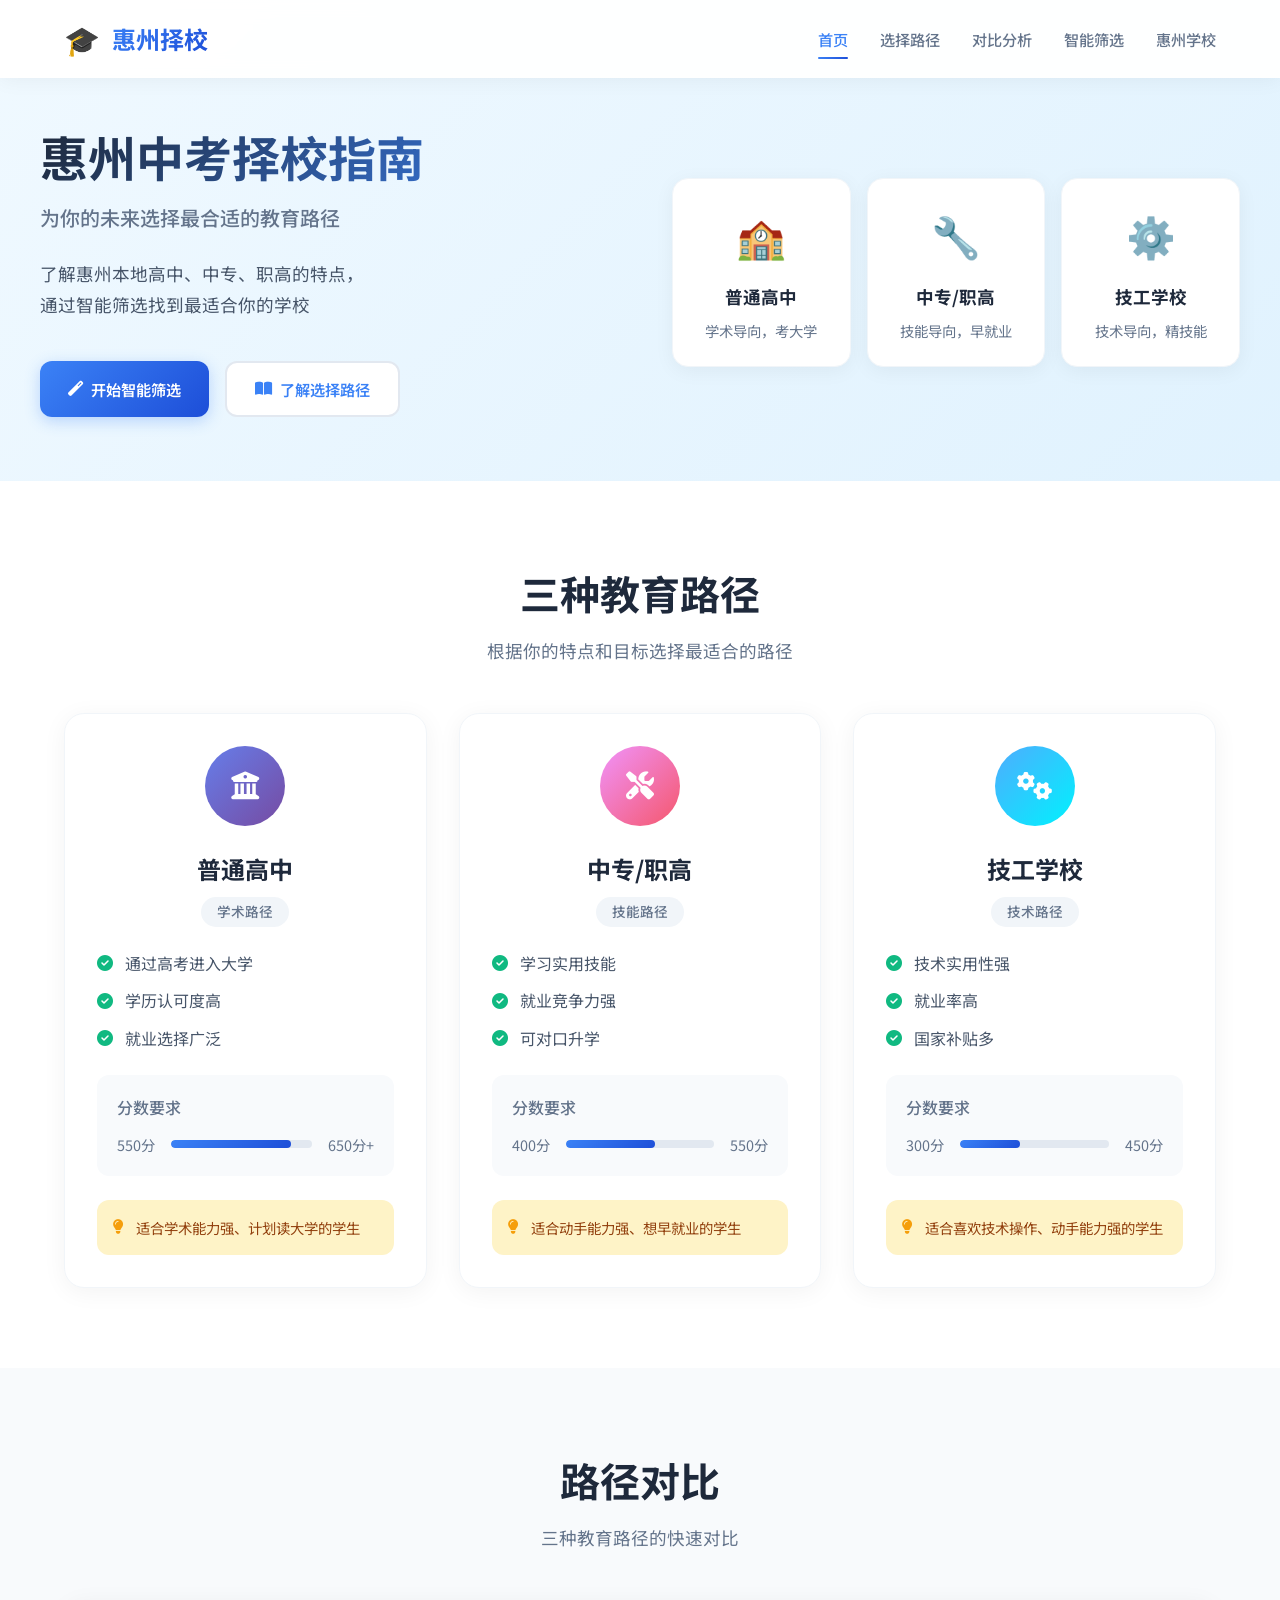
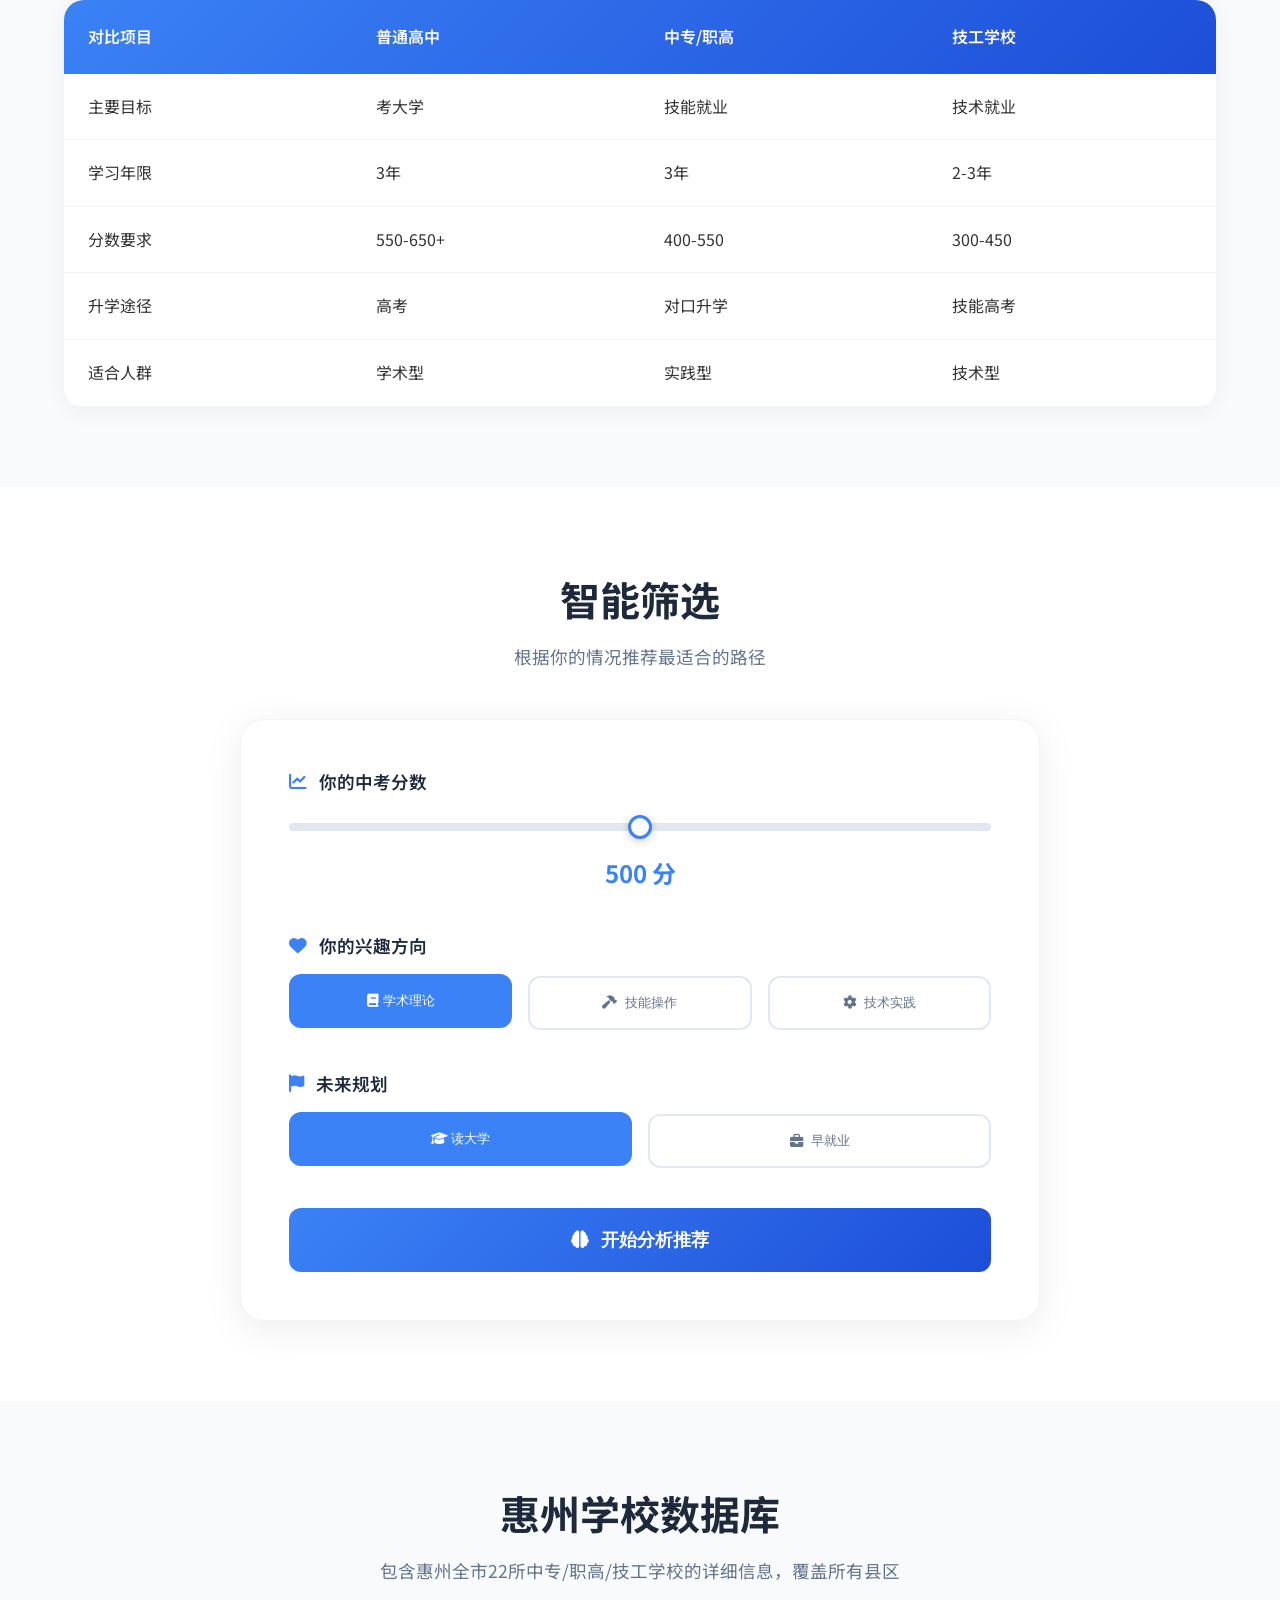
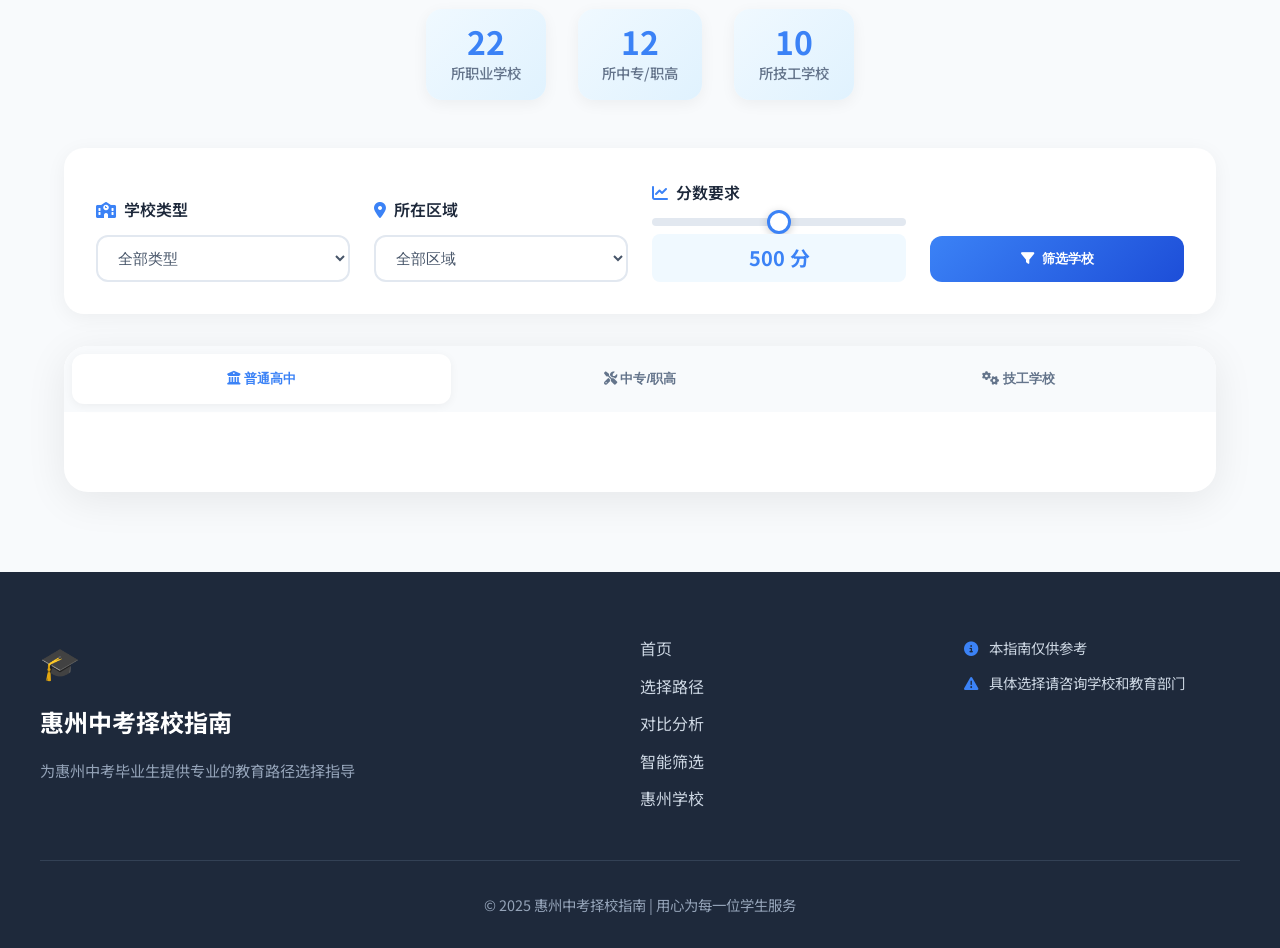
==== index.html @ 2f7b13ac "Initial commit: 惠州中考择校指南网站，包含22所职业学校数据库" ====
<!DOCTYPE html>
<html lang="zh-CN">
<head>
    <meta charset="UTF-8">
    <meta name="viewport" content="width=device-width, initial-scale=1.0">
    <title>惠州中考择校指南 - 选择最适合你的教育路径</title>
    <link rel="stylesheet" href="style.css">
    <link rel="stylesheet" href="https://cdnjs.cloudflare.com/ajax/libs/font-awesome/6.4.0/css/all.min.css">
    <link href="https://fonts.googleapis.com/css2?family=Noto+Sans+SC:wght@300;400;500;600;700&display=swap" rel="stylesheet">
    <link rel="stylesheet" href="https://cdnjs.cloudflare.com/ajax/libs/animate.css/4.1.1/animate.min.css">
    <link rel="icon" type="image/x-icon" href="data:image/svg+xml,<svg xmlns=%22http://www.w3.org/2000/svg%22 viewBox=%220 0 100 100%22><text y=%22.9em%22 font-size=%2290%22>🎓</text></svg>">
</head>
<body>
    <!-- 简洁导航栏 -->
    <nav class="navbar">
        <div class="nav-container">
            <div class="nav-brand">
                <span class="logo-icon">🎓</span>
                <span class="logo-text">惠州择校</span>
            </div>
            <div class="nav-menu">
                <a href="#home" class="nav-link active">首页</a>
                <a href="#choices" class="nav-link">选择路径</a>
                <a href="#compare" class="nav-link">对比分析</a>
                <a href="#screening" class="nav-link">智能筛选</a>
                <a href="#schools" class="nav-link">惠州学校</a>
            </div>
            <button class="nav-toggle">
                <i class="fas fa-bars"></i>
            </button>
        </div>
    </nav>

    <!-- 简洁首页 -->
    <section id="home" class="hero-section">
        <div class="hero-container">
            <div class="hero-content animate__animated animate__fadeInUp">
                <h1 class="hero-title">惠州中考择校指南</h1>
                <p class="hero-subtitle">为你的未来选择最合适的教育路径</p>
                <p class="hero-desc">了解惠州本地高中、中专、职高的特点，<br>通过智能筛选找到最适合你的学校</p>
                <div class="hero-actions">
                    <a href="#screening" class="btn-primary">
                        <i class="fas fa-magic"></i> 开始智能筛选
                    </a>
                    <a href="#choices" class="btn-secondary">
                        <i class="fas fa-book-open"></i> 了解选择路径
                    </a>
                </div>
            </div>
            <div class="hero-visual">
                <div class="visual-card">
                    <div class="card-icon">🏫</div>
                    <h3>普通高中</h3>
                    <p>学术导向，考大学</p>
                </div>
                <div class="visual-card">
                    <div class="card-icon">🔧</div>
                    <h3>中专/职高</h3>
                    <p>技能导向，早就业</p>
                </div>
                <div class="visual-card">
                    <div class="card-icon">⚙️</div>
                    <h3>技工学校</h3>
                    <p>技术导向，精技能</p>
                </div>
            </div>
        </div>
    </section>

    <!-- 简洁选择路径 -->
    <section id="choices" class="choices-section">
        <div class="section-container">
            <div class="section-header">
                <h2 class="section-title">三种教育路径</h2>
                <p class="section-subtitle">根据你的特点和目标选择最适合的路径</p>
            </div>
            
            <div class="choices-grid">
                <!-- 高中路径 -->
                <div class="choice-card">
                    <div class="card-header">
                        <div class="card-icon-bg" style="background: linear-gradient(135deg, #667eea 0%, #764ba2 100%);">
                            <i class="fas fa-university"></i>
                        </div>
                        <h3>普通高中</h3>
                        <span class="card-tag">学术路径</span>
                    </div>
                    <div class="card-body">
                        <div class="card-point">
                            <i class="fas fa-check-circle" style="color: #10b981;"></i>
                            <span>通过高考进入大学</span>
                        </div>
                        <div class="card-point">
                            <i class="fas fa-check-circle" style="color: #10b981;"></i>
                            <span>学历认可度高</span>
                        </div>
                        <div class="card-point">
                            <i class="fas fa-check-circle" style="color: #10b981;"></i>
                            <span>就业选择广泛</span>
                        </div>
                        
                        <div class="card-requirement">
                            <h4>分数要求</h4>
                            <div class="score-range">
                                <span class="score-min">550分</span>
                                <div class="score-bar">
                                    <div class="score-fill" style="width: 85%;"></div>
                                </div>
                                <span class="score-max">650分+</span>
                            </div>
                        </div>
                        
                        <div class="card-tip">
                            <i class="fas fa-lightbulb" style="color: #f59e0b;"></i>
                            <span>适合学术能力强、计划读大学的学生</span>
                        </div>
                    </div>
                </div>

                <!-- 中专/职高路径 -->
                <div class="choice-card">
                    <div class="card-header">
                        <div class="card-icon-bg" style="background: linear-gradient(135deg, #f093fb 0%, #f5576c 100%);">
                            <i class="fas fa-tools"></i>
                        </div>
                        <h3>中专/职高</h3>
                        <span class="card-tag">技能路径</span>
                    </div>
                    <div class="card-body">
                        <div class="card-point">
                            <i class="fas fa-check-circle" style="color: #10b981;"></i>
                            <span>学习实用技能</span>
                        </div>
                        <div class="card-point">
                            <i class="fas fa-check-circle" style="color: #10b981;"></i>
                            <span>就业竞争力强</span>
                        </div>
                        <div class="card-point">
                            <i class="fas fa-check-circle" style="color: #10b981;"></i>
                            <span>可对口升学</span>
                        </div>
                        
                        <div class="card-requirement">
                            <h4>分数要求</h4>
                            <div class="score-range">
                                <span class="score-min">400分</span>
                                <div class="score-bar">
                                    <div class="score-fill" style="width: 60%;"></div>
                                </div>
                                <span class="score-max">550分</span>
                            </div>
                        </div>
                        
                        <div class="card-tip">
                            <i class="fas fa-lightbulb" style="color: #f59e0b;"></i>
                            <span>适合动手能力强、想早就业的学生</span>
                        </div>
                    </div>
                </div>

                <!-- 技校路径 -->
                <div class="choice-card">
                    <div class="card-header">
                        <div class="card-icon-bg" style="background: linear-gradient(135deg, #4facfe 0%, #00f2fe 100%);">
                            <i class="fas fa-cogs"></i>
                        </div>
                        <h3>技工学校</h3>
                        <span class="card-tag">技术路径</span>
                    </div>
                    <div class="card-body">
                        <div class="card-point">
                            <i class="fas fa-check-circle" style="color: #10b981;"></i>
                            <span>技术实用性强</span>
                        </div>
                        <div class="card-point">
                            <i class="fas fa-check-circle" style="color: #10b981;"></i>
                            <span>就业率高</span>
                        </div>
                        <div class="card-point">
                            <i class="fas fa-check-circle" style="color: #10b981;"></i>
                            <span>国家补贴多</span>
                        </div>
                        
                        <div class="card-requirement">
                            <h4>分数要求</h4>
                            <div class="score-range">
                                <span class="score-min">300分</span>
                                <div class="score-bar">
                                    <div class="score-fill" style="width: 40%;"></div>
                                </div>
                                <span class="score-max">450分</span>
                            </div>
                        </div>
                        
                        <div class="card-tip">
                            <i class="fas fa-lightbulb" style="color: #f59e0b;"></i>
                            <span>适合喜欢技术操作、动手能力强的学生</span>
                        </div>
                    </div>
                </div>
            </div>
        </div>
    </section>

    <!-- 简洁对比分析 -->
    <section id="compare" class="compare-section">
        <div class="section-container">
            <div class="section-header">
                <h2 class="section-title">路径对比</h2>
                <p class="section-subtitle">三种教育路径的快速对比</p>
            </div>
            
            <div class="compare-table">
                <div class="table-header">
                    <div class="table-cell">对比项目</div>
                    <div class="table-cell">普通高中</div>
                    <div class="table-cell">中专/职高</div>
                    <div class="table-cell">技工学校</div>
                </div>
                
                <div class="table-row">
                    <div class="table-cell">主要目标</div>
                    <div class="table-cell">考大学</div>
                    <div class="table-cell">技能就业</div>
                    <div class="table-cell">技术就业</div>
                </div>
                
                <div class="table-row">
                    <div class="table-cell">学习年限</div>
                    <div class="table-cell">3年</div>
                    <div class="table-cell">3年</div>
                    <div class="table-cell">2-3年</div>
                </div>
                
                <div class="table-row">
                    <div class="table-cell">分数要求</div>
                    <div class="table-cell">550-650+</div>
                    <div class="table-cell">400-550</div>
                    <div class="table-cell">300-450</div>
                </div>
                
                <div class="table-row">
                    <div class="table-cell">升学途径</div>
                    <div class="table-cell">高考</div>
                    <div class="table-cell">对口升学</div>
                    <div class="table-cell">技能高考</div>
                </div>
                
                <div class="table-row">
                    <div class="table-cell">适合人群</div>
                    <div class="table-cell">学术型</div>
                    <div class="table-cell">实践型</div>
                    <div class="table-cell">技术型</div>
                </div>
            </div>
        </div>
    </section>

    <!-- 简洁智能筛选 -->
    <section id="screening" class="screening-section">
        <div class="section-container">
            <div class="section-header">
                <h2 class="section-title">智能筛选</h2>
                <p class="section-subtitle">根据你的情况推荐最适合的路径</p>
            </div>
            
            <div class="screening-card">
                <div class="screening-form">
                    <div class="form-group">
                        <label for="score">
                            <i class="fas fa-chart-line"></i>
                            你的中考分数
                        </label>
                        <div class="score-input">
                            <input type="range" id="score" min="300" max="700" value="500">
                            <div class="score-display">
                                <span id="score-value">500</span> 分
                            </div>
                        </div>
                    </div>
                    
                    <div class="form-group">
                        <label for="interest">
                            <i class="fas fa-heart"></i>
                            你的兴趣方向
                        </label>
                        <div class="interest-buttons">
                            <button class="interest-btn" data-value="academic">
                                <i class="fas fa-book"></i> 学术理论
                            </button>
                            <button class="interest-btn" data-value="skill">
                                <i class="fas fa-hammer"></i> 技能操作
                            </button>
                            <button class="interest-btn" data-value="tech">
                                <i class="fas fa-cog"></i> 技术实践
                            </button>
                        </div>
                    </div>
                    
                    <div class="form-group">
                        <label for="plan">
                            <i class="fas fa-flag"></i>
                            未来规划
                        </label>
                        <div class="plan-buttons">
                            <button class="plan-btn" data-value="university">
                                <i class="fas fa-graduation-cap"></i> 读大学
                            </button>
                            <button class="plan-btn" data-value="job">
                                <i class="fas fa-briefcase"></i> 早就业
                            </button>
                        </div>
                    </div>
                    
                    <button id="analyze-btn" class="analyze-btn">
                        <i class="fas fa-brain"></i> 开始分析推荐
                    </button>
                </div>
                
                <div id="result-panel" class="result-panel hidden">
                    <div class="result-header">
                        <h3>推荐结果</h3>
                        <div class="match-score">
                            匹配度: <span id="match-percent">0</span>%
                        </div>
                    </div>
                    
                    <div class="result-content">
                        <div class="recommended-choice">
                            <div id="recommend-icon" class="rec-icon">🎓</div>
                            <h4 id="recommend-title">普通高中</h4>
                            <p id="recommend-desc">最适合你的教育路径</p>
                        </div>
                        
                        <div class="reason-list">
                            <h5>推荐理由</h5>
                            <ul id="reason-list">
                                <!-- 理由将动态添加 -->
                            </ul>
                        </div>
                        
                        <div class="result-actions">
                            <button id="reset-btn" class="btn-secondary">
                                <i class="fas fa-redo"></i> 重新筛选
                            </button>
                            <button id="detail-btn" class="btn-primary">
                                <i class="fas fa-info-circle"></i> 查看详情
                            </button>
                        </div>
                    </div>
                </div>
            </div>
        </div>
    </section>

    <!-- 惠州学校推荐 -->
    <section id="schools" class="schools-section">
        <div class="section-container">
            <div class="section-header">
                <h2 class="section-title">惠州学校数据库</h2>
                <p class="section-subtitle">包含惠州全市22所中专/职高/技工学校的详细信息，覆盖所有县区</p>
                <div class="schools-stats">
                    <div class="stat-item">
                        <span class="stat-number" id="total-schools">22</span>
                        <span class="stat-label">所职业学校</span>
                    </div>
                    <div class="stat-item">
                        <span class="stat-number">12</span>
                        <span class="stat-label">所中专/职高</span>
                    </div>
                    <div class="stat-item">
                        <span class="stat-number">10</span>
                        <span class="stat-label">所技工学校</span>
                    </div>
                </div>
            </div>
            
            <!-- 学校筛选器 -->
            <div class="school-filter">
                <div class="filter-group">
                    <label for="school-type">
                        <i class="fas fa-school"></i>
                        学校类型
                    </label>
                    <select id="school-type" class="filter-select">
                        <option value="all">全部类型</option>
                        <option value="high-school">普通高中</option>
                        <option value="vocational">中专/职高</option>
                        <option value="technical">技工学校</option>
                    </select>
                </div>
                
                <div class="filter-group">
                    <label for="school-location">
                        <i class="fas fa-map-marker-alt"></i>
                        所在区域
                    </label>
                    <select id="school-location" class="filter-select">
                        <option value="all">全部区域</option>
                        <option value="惠城区">惠城区</option>
                        <option value="惠阳区">惠阳区</option>
                        <option value="博罗县">博罗县</option>
                        <option value="惠东县">惠东县</option>
                        <option value="龙门县">龙门县</option>
                        <option value="大亚湾区">大亚湾区</option>
                        <option value="仲恺高新区">仲恺高新区</option>
                    </select>
                </div>
                
                <div class="filter-group">
                    <label for="score-range">
                        <i class="fas fa-chart-line"></i>
                        分数要求
                    </label>
                    <div class="score-range-input">
                        <input type="range" id="score-range" min="300" max="700" value="500">
                        <div class="score-range-display">
                            <span id="score-range-value">500</span> 分
                        </div>
                    </div>
                </div>
                
                <button id="filter-btn" class="filter-btn">
                    <i class="fas fa-filter"></i> 筛选学校
                </button>
            </div>
            
            <!-- 学校列表 -->
            <div class="schools-tabs">
                <div class="tab-buttons">
                    <button class="tab-btn active" data-tab="high-school">
                        <i class="fas fa-university"></i> 普通高中
                    </button>
                    <button class="tab-btn" data-tab="vocational">
                        <i class="fas fa-tools"></i> 中专/职高
                    </button>
                    <button class="tab-btn" data-tab="tech">
                        <i class="fas fa-cogs"></i> 技工学校
                    </button>
                </div>
                
                <div class="tab-content">
                    <!-- 普通高中 -->
                    <div class="tab-pane active" id="high-school-tab">
                        <div class="schools-grid">
                            <!-- 学校卡片将通过JavaScript动态生成 -->
                        </div>
                    </div>
                    
                    <!-- 中专/职高 -->
                    <div class="tab-pane" id="vocational-tab">
                        <div class="schools-grid">
                            <!-- 学校卡片将通过JavaScript动态生成 -->
                        </div>
                    </div>
                    
                    <!-- 技工学校 -->
                    <div class="tab-pane" id="tech-tab">
                        <div class="schools-grid">
                            <!-- 学校卡片将通过JavaScript动态生成 -->
                        </div>
                    </div>
                </div>
            </div>
            
            <!-- 学校详情模态框 -->
            <div id="school-modal" class="school-modal">
                <div class="modal-content">
                    <div class="modal-header">
                        <h3 id="modal-title"></h3>
                        <button class="modal-close">
                            <i class="fas fa-times"></i>
                        </button>
                    </div>
                    <div class="modal-body">
                        <!-- 详情内容将通过JavaScript动态生成 -->
                    </div>
                </div>
            </div>
        </div>
    </section>

    <!-- 简洁页脚 -->
    <footer class="footer">
        <div class="footer-container">
            <div class="footer-content">
                <div class="footer-brand">
                    <span class="logo-icon">🎓</span>
                    <span class="logo-text">惠州中考择校指南</span>
                    <p class="footer-desc">为惠州中考毕业生提供专业的教育路径选择指导</p>
                </div>
                
                <div class="footer-links">
                    <a href="#home">首页</a>
                    <a href="#choices">选择路径</a>
                    <a href="#compare">对比分析</a>
                    <a href="#screening">智能筛选</a>
                    <a href="#schools">惠州学校</a>
                </div>
                
                <div class="footer-contact">
                    <p><i class="fas fa-info-circle"></i> 本指南仅供参考</p>
                    <p><i class="fas fa-exclamation-triangle"></i> 具体选择请咨询学校和教育部门</p>
                </div>
            </div>
            
            <div class="footer-bottom">
                <p>© 2025 惠州中考择校指南 | 用心为每一位学生服务</p>
            </div>
        </div>
    </footer>

    <script src="script.js"></script>
</body>
</html>
---- style.css ----
/* 基础重置 */
* {
    margin: 0;
    padding: 0;
    box-sizing: border-box;
}

html {
    scroll-behavior: smooth;
}

body {
    font-family: 'Noto Sans SC', sans-serif;
    line-height: 1.6;
    color: #333;
    background: linear-gradient(135deg, #f8fafc 0%, #f1f5f9 100%);
    min-height: 100vh;
}

/* 简洁导航栏 */
.navbar {
    background: rgba(255, 255, 255, 0.95);
    backdrop-filter: blur(10px);
    box-shadow: 0 2px 20px rgba(0, 0, 0, 0.05);
    position: fixed;
    top: 0;
    left: 0;
    right: 0;
    z-index: 1000;
    padding: 1rem 0;
}

.nav-container {
    max-width: 1200px;
    margin: 0 auto;
    padding: 0 1.5rem;
    display: flex;
    justify-content: space-between;
    align-items: center;
}

.nav-brand {
    display: flex;
    align-items: center;
    gap: 0.75rem;
    font-size: 1.5rem;
    font-weight: 700;
    color: #3b82f6;
}

.logo-icon {
    font-size: 1.8rem;
}

.logo-text {
    background: linear-gradient(135deg, #3b82f6 0%, #1d4ed8 100%);
    -webkit-background-clip: text;
    -webkit-text-fill-color: transparent;
    background-clip: text;
}

.nav-menu {
    display: flex;
    gap: 2rem;
    align-items: center;
}

.nav-link {
    text-decoration: none;
    color: #64748b;
    font-weight: 500;
    font-size: 0.95rem;
    padding: 0.5rem 0;
    position: relative;
    transition: color 0.3s ease;
}

.nav-link:hover,
.nav-link.active {
    color: #3b82f6;
}

.nav-link.active::after {
    content: '';
    position: absolute;
    bottom: 0;
    left: 0;
    right: 0;
    height: 2px;
    background: linear-gradient(135deg, #3b82f6 0%, #1d4ed8 100%);
    border-radius: 1px;
}

.nav-toggle {
    display: none;
    background: none;
    border: none;
    font-size: 1.5rem;
    color: #64748b;
    cursor: pointer;
    padding: 0.5rem;
}

/* 按钮样式 */
.btn-primary,
.btn-secondary {
    display: inline-flex;
    align-items: center;
    justify-content: center;
    gap: 0.5rem;
    padding: 0.875rem 1.75rem;
    border-radius: 0.75rem;
    font-weight: 600;
    font-size: 0.95rem;
    text-decoration: none;
    transition: all 0.3s ease;
    border: none;
    cursor: pointer;
}

.btn-primary {
    background: linear-gradient(135deg, #3b82f6 0%, #1d4ed8 100%);
    color: white;
    box-shadow: 0 4px 15px rgba(59, 130, 246, 0.3);
}

.btn-primary:hover {
    transform: translateY(-2px);
    box-shadow: 0 6px 20px rgba(59, 130, 246, 0.4);
}

.btn-secondary {
    background: white;
    color: #3b82f6;
    border: 2px solid #e2e8f0;
}

.btn-secondary:hover {
    background: #f8fafc;
    border-color: #3b82f6;
    transform: translateY(-2px);
}

/* 首页区域 */
.hero-section {
    padding: 8rem 1.5rem 4rem;
    background: linear-gradient(135deg, #f0f9ff 0%, #e0f2fe 100%);
    position: relative;
    overflow: hidden;
}

.hero-container {
    max-width: 1200px;
    margin: 0 auto;
    display: grid;
    grid-template-columns: 1fr 1fr;
    gap: 4rem;
    align-items: center;
}

.hero-content {
    animation-delay: 0.2s;
}

.hero-title {
    font-size: 3rem;
    font-weight: 700;
    color: #1e293b;
    line-height: 1.2;
    margin-bottom: 1rem;
    background: linear-gradient(135deg, #1e293b 0%, #3b82f6 100%);
    -webkit-background-clip: text;
    -webkit-text-fill-color: transparent;
    background-clip: text;
}

.hero-subtitle {
    font-size: 1.25rem;
    color: #64748b;
    margin-bottom: 1.5rem;
    font-weight: 500;
}

.hero-desc {
    font-size: 1.1rem;
    color: #475569;
    margin-bottom: 2.5rem;
    line-height: 1.8;
}

.hero-actions {
    display: flex;
    gap: 1rem;
    flex-wrap: wrap;
}

.hero-visual {
    display: grid;
    grid-template-columns: repeat(3, 1fr);
    gap: 1rem;
}

.visual-card {
    background: white;
    border-radius: 1rem;
    padding: 1.5rem;
    text-align: center;
    box-shadow: 0 4px 20px rgba(0, 0, 0, 0.05);
    transition: all 0.3s ease;
    border: 1px solid #f1f5f9;
}

.visual-card:hover {
    transform: translateY(-5px);
    box-shadow: 0 8px 30px rgba(0, 0, 0, 0.1);
    border-color: #e2e8f0;
}

.card-icon {
    font-size: 2.5rem;
    margin-bottom: 1rem;
}

.visual-card h3 {
    font-size: 1.1rem;
    color: #1e293b;
    margin-bottom: 0.5rem;
}

.visual-card p {
    font-size: 0.9rem;
    color: #64748b;
}

/* 通用容器样式 */
.section-container {
    max-width: 1200px;
    margin: 0 auto;
    padding: 0 1.5rem;
}

.section-header {
    text-align: center;
    margin-bottom: 3rem;
}

.section-title {
    font-size: 2.5rem;
    font-weight: 700;
    color: #1e293b;
    margin-bottom: 0.75rem;
}

.section-subtitle {
    font-size: 1.1rem;
    color: #64748b;
    font-weight: 400;
}

/* 选择路径区域 */
.choices-section {
    padding: 5rem 1.5rem;
    background: white;
}

.choices-grid {
    display: grid;
    grid-template-columns: repeat(auto-fit, minmax(300px, 1fr));
    gap: 2rem;
}

.choice-card {
    background: white;
    border-radius: 1.25rem;
    overflow: hidden;
    box-shadow: 0 4px 25px rgba(0, 0, 0, 0.05);
    border: 1px solid #f1f5f9;
    transition: all 0.3s ease;
}

.choice-card:hover {
    transform: translateY(-5px);
    box-shadow: 0 8px 35px rgba(0, 0, 0, 0.1);
}

.card-header {
    padding: 2rem 2rem 1.5rem;
    text-align: center;
    position: relative;
}

.card-icon-bg {
    width: 5rem;
    height: 5rem;
    border-radius: 50%;
    display: flex;
    align-items: center;
    justify-content: center;
    margin: 0 auto 1.5rem;
    color: white;
    font-size: 1.75rem;
}

.card-header h3 {
    font-size: 1.5rem;
    color: #1e293b;
    margin-bottom: 0.5rem;
}

.card-tag {
    display: inline-block;
    padding: 0.25rem 1rem;
    background: #f1f5f9;
    color: #64748b;
    border-radius: 1rem;
    font-size: 0.85rem;
    font-weight: 500;
}

.card-body {
    padding: 0 2rem 2rem;
}

.card-point {
    display: flex;
    align-items: center;
    gap: 0.75rem;
    margin-bottom: 0.75rem;
    color: #475569;
}

.card-requirement {
    margin: 1.5rem 0;
    padding: 1.25rem;
    background: #f8fafc;
    border-radius: 0.75rem;
}

.card-requirement h4 {
    font-size: 1rem;
    color: #64748b;
    margin-bottom: 0.75rem;
    font-weight: 500;
}

.score-range {
    display: flex;
    align-items: center;
    gap: 1rem;
    font-size: 0.9rem;
    color: #64748b;
}

.score-bar {
    flex: 1;
    height: 0.5rem;
    background: #e2e8f0;
    border-radius: 0.25rem;
    overflow: hidden;
}

.score-fill {
    height: 100%;
    background: linear-gradient(135deg, #3b82f6 0%, #1d4ed8 100%);
    border-radius: 0.25rem;
}

.card-tip {
    display: flex;
    align-items: center;
    gap: 0.75rem;
    padding: 1rem;
    background: #fef3c7;
    border-radius: 0.75rem;
    color: #92400e;
    font-size: 0.9rem;
}

/* 对比分析区域 */
.compare-section {
    padding: 5rem 1.5rem;
    background: #f8fafc;
}

.compare-table {
    background: white;
    border-radius: 1.25rem;
    overflow: hidden;
    box-shadow: 0 4px 25px rgba(0, 0, 0, 0.05);
}

.table-header {
    display: grid;
    grid-template-columns: 1fr 1fr 1fr 1fr;
    background: linear-gradient(135deg, #3b82f6 0%, #1d4ed8 100%);
    color: white;
    font-weight: 600;
}

.table-row {
    display: grid;
    grid-template-columns: 1fr 1fr 1fr 1fr;
    border-bottom: 1px solid #f1f5f9;
    transition: background 0.3s ease;
}

.table-row:hover {
    background: #f8fafc;
}

.table-cell {
    padding: 1.25rem 1.5rem;
    display: flex;
    align-items: center;
}

.table-header .table-cell {
    padding: 1.5rem;
}

/* 智能筛选区域 */
.screening-section {
    padding: 5rem 1.5rem;
    background: white;
}

.screening-card {
    max-width: 800px;
    margin: 0 auto;
    background: white;
    border-radius: 1.5rem;
    box-shadow: 0 8px 40px rgba(0, 0, 0, 0.08);
    overflow: hidden;
    border: 1px solid #f1f5f9;
}

.screening-form {
    padding: 3rem;
}

.form-group {
    margin-bottom: 2.5rem;
}

.form-group label {
    display: flex;
    align-items: center;
    gap: 0.75rem;
    font-size: 1.1rem;
    color: #1e293b;
    font-weight: 600;
    margin-bottom: 1rem;
}

.form-group label i {
    color: #3b82f6;
}

.score-input {
    position: relative;
}

.score-input input[type="range"] {
    width: 100%;
    height: 0.5rem;
    background: #e2e8f0;
    border-radius: 0.25rem;
    outline: none;
    -webkit-appearance: none;
}

.score-input input[type="range"]::-webkit-slider-thumb {
    -webkit-appearance: none;
    width: 1.5rem;
    height: 1.5rem;
    background: white;
    border: 3px solid #3b82f6;
    border-radius: 50%;
    cursor: pointer;
    box-shadow: 0 2px 8px rgba(0, 0, 0, 0.2);
}

.score-display {
    text-align: center;
    margin-top: 1rem;
    font-size: 1.5rem;
    font-weight: 700;
    color: #3b82f6;
}

.interest-buttons,
.plan-buttons {
    display: flex;
    gap: 1rem;
    flex-wrap: wrap;
}

.interest-btn,
.plan-btn {
    flex: 1;
    min-width: 120px;
    padding: 1rem;
    background: white;
    border: 2px solid #e2e8f0;
    border-radius: 0.75rem;
    color: #64748b;
    font-weight: 500;
    cursor: pointer;
    transition: all 0.3s ease;
    display: flex;
    align-items: center;
    justify-content: center;
    gap: 0.5rem;
}

.interest-btn:hover,
.plan-btn:hover,
.interest-btn.active,
.plan-btn.active {
    background: #3b82f6;
    color: white;
    border-color: #3b82f6;
    transform: translateY(-2px);
}

.analyze-btn {
    width: 100%;
    padding: 1.25rem;
    background: linear-gradient(135deg, #3b82f6 0%, #1d4ed8 100%);
    color: white;
    border: none;
    border-radius: 0.75rem;
    font-size: 1.1rem;
    font-weight: 600;
    cursor: pointer;
    transition: all 0.3s ease;
    display: flex;
    align-items: center;
    justify-content: center;
    gap: 0.75rem;
}

.analyze-btn:hover {
    transform: translateY(-2px);
    box-shadow: 0 6px 25px rgba(59, 130, 246, 0.4);
}

/* 结果面板 */
.result-panel {
    padding: 3rem;
    background: #f8fafc;
    border-top: 1px solid #e2e8f0;
}

.result-header {
    display: flex;
    justify-content: space-between;
    align-items: center;
    margin-bottom: 2rem;
}

.result-header h3 {
    font-size: 1.5rem;
    color: #1e293b;
}

.match-score {
    font-size: 1.1rem;
    color: #64748b;
}

.match-score span {
    font-weight: 700;
    color: #3b82f6;
}

.recommended-choice {
    text-align: center;
    padding: 2rem;
    background: white;
    border-radius: 1rem;
    margin-bottom: 2rem;
    box-shadow: 0 4px 20px rgba(0, 0, 0, 0.05);
}

.rec-icon {
    font-size: 3rem;
    margin-bottom: 1rem;
}

.recommended-choice h4 {
    font-size: 1.75rem;
    color: #1e293b;
    margin-bottom: 0.5rem;
}

.recommended-choice p {
    color: #64748b;
    font-size: 1.1rem;
}

.reason-list {
    background: white;
    border-radius: 1rem;
    padding: 2rem;
    margin-bottom: 2rem;
    box-shadow: 0 4px 20px rgba(0, 0, 0, 0.05);
}

.reason-list h5 {
    font-size: 1.25rem;
    color: #1e293b;
    margin-bottom: 1rem;
}

.reason-list ul {
    list-style: none;
}

.reason-list li {
    padding: 0.75rem 0;
    color: #475569;
    border-bottom: 1px solid #f1f5f9;
    display: flex;
    align-items: center;
    gap: 0.75rem;
}

.reason-list li:last-child {
    border-bottom: none;
}

.reason-list li::before {
    content: '✓';
    color: #10b981;
    font-weight: bold;
}

.result-actions {
    display: flex;
    gap: 1rem;
    justify-content: center;
}

/* 惠州学校区域 */
.schools-section {
    padding: 5rem 1.5rem;
    background: #f8fafc;
}

.schools-tabs {
    background: white;
    border-radius: 1.5rem;
    overflow: hidden;
    box-shadow: 0 8px 40px rgba(0, 0, 0, 0.08);
}

.tab-buttons {
    display: flex;
    background: #f8fafc;
    padding: 0.5rem;
}

.tab-btn {
    flex: 1;
    padding: 1rem;
    background: none;
    border: none;
    color: #64748b;
    font-weight: 600;
    cursor: pointer;
    border-radius: 0.75rem;
    transition: all 0.3s ease;
}

.tab-btn:hover,
.tab-btn.active {
    background: white;
    color: #3b82f6;
    box-shadow: 0 2px 10px rgba(0, 0, 0, 0.05);
}

.tab-content {
    padding: 2rem;
}

.tab-pane {
    display: none;
}

.tab-pane.active {
    display: block;
    animation: fadeIn 0.5s ease;
}

.school-list {
    display: grid;
    gap: 1rem;
}

.school-item {
    padding: 1.5rem;
    background: #f8fafc;
    border-radius: 1rem;
    border: 1px solid #e2e8f0;
    transition: all 0.3s ease;
}

.school-item:hover {
    background: white;
    border-color: #3b82f6;
    transform: translateX(5px);
}

.school-item h4 {
    font-size: 1.25rem;
    color: #1e293b;
    margin-bottom: 0.5rem;
}

.school-item p {
    color: #64748b;
    margin-bottom: 0.75rem;
    font-size: 0.95rem;
}

.school-tag {
    display: inline-block;
    padding: 0.25rem 0.75rem;
    background: #e0f2fe;
    color: #0369a1;
    border-radius: 1rem;
    font-size: 0.85rem;
    font-weight: 500;
}

/* 页脚 */
.footer {
    background: #1e293b;
    color: #cbd5e1;
    padding: 4rem 1.5rem 2rem;
}

.footer-container {
    max-width: 1200px;
    margin: 0 auto;
}

.footer-content {
    display: grid;
    grid-template-columns: 2fr 1fr 1fr;
    gap: 3rem;
    margin-bottom: 3rem;
}

.footer-brand {
    display: flex;
    flex-direction: column;
    gap: 1rem;
}

.footer-brand .logo-icon {
    font-size: 2rem;
}

.footer-brand .logo-text {
    font-size: 1.5rem;
    font-weight: 700;
    color: white;
    background: none;
    -webkit-text-fill-color: white;
}

.footer-desc {
    font-size: 0.95rem;
    line-height: 1.6;
    color: #94a3b8;
}

.footer-links {
    display: flex;
    flex-direction: column;
    gap: 0.75rem;
}

.footer-links a {
    color: #cbd5e1;
    text-decoration: none;
    transition: color 0.3s ease;
}

.footer-links a:hover {
    color: #3b82f6;
}

.footer-contact {
    display: flex;
    flex-direction: column;
    gap: 0.75rem;
    font-size: 0.9rem;
}

.footer-contact i {
    color: #3b82f6;
    margin-right: 0.5rem;
}

.footer-bottom {
    text-align: center;
    padding-top: 2rem;
    border-top: 1px solid #334155;
    color: #94a3b8;
    font-size: 0.9rem;
}

/* 动画 */
@keyframes fadeIn {
    from {
        opacity: 0;
        transform: translateY(10px);
    }
    to {
        opacity: 1;
        transform: translateY(0);
    }
}

/* 响应式设计 */
@media (max-width: 1024px) {
    .hero-container {
        grid-template-columns: 1fr;
        gap: 3rem;
        text-align: center;
    }
    
    .hero-visual {
        max-width: 500px;
        margin: 0 auto;
    }
    
    .footer-content {
        grid-template-columns: 1fr;
        gap: 2rem;
    }
}

@media (max-width: 768px) {
    .nav-menu {
        display: none;
        position: absolute;
        top: 100%;
        left: 0;
        right: 0;
        background: white;
        flex-direction: column;
        padding: 1rem;
        box-shadow: 0 4px 20px rgba(0, 0, 0, 0.1);
        border-top: 1px solid #f1f5f9;
    }
    
    .nav-menu.active {
        display: flex;
    }
    
    .nav-toggle {
        display: block;
    }
    
    .hero-title {
        font-size: 2.25rem;
    }
    
    .section-title {
        font-size: 2rem;
    }
    
    .choices-grid {
        grid-template-columns: 1fr;
    }
    
    .screening-form {
        padding: 2rem;
    }
    
    .table-header,
    .table-row {
        grid-template-columns: 1fr;
    }
    
    .table-cell {
        padding: 1rem;
    }
    
    .interest-buttons,
    .plan-buttons {
        flex-direction: column;
    }
    
    .tab-buttons {
        flex-direction: column;
    }
}

@media (max-width: 480px) {
    .hero-actions {
        flex-direction: column;
    }
    
    .btn-primary,
    .btn-secondary {
        width: 100%;
    }
    
    .hero-visual {
        grid-template-columns: 1fr;
    }
    
    .result-actions {
        flex-direction: column;
    }
}

/* 学校统计信息 */
.schools-stats {
    display: flex;
    justify-content: center;
    gap: 2rem;
    margin-top: 1.5rem;
    flex-wrap: wrap;
}

.stat-item {
    text-align: center;
    padding: 1rem 1.5rem;
    background: linear-gradient(135deg, #f0f9ff 0%, #e0f2fe 100%);
    border-radius: 1rem;
    min-width: 120px;
    box-shadow: 0 4px 15px rgba(0, 0, 0, 0.05);
}

.stat-number {
    display: block;
    font-size: 2rem;
    font-weight: 700;
    color: #3b82f6;
    line-height: 1;
    margin-bottom: 0.25rem;
}

.stat-label {
    display: block;
    font-size: 0.9rem;
    color: #64748b;
    font-weight: 500;
}

/* 学校筛选器 */
.school-filter {
    background: white;
    border-radius: 1.25rem;
    padding: 2rem;
    margin-bottom: 2rem;
    box-shadow: 0 4px 20px rgba(0, 0, 0, 0.05);
    display: grid;
    grid-template-columns: repeat(auto-fit, minmax(200px, 1fr));
    gap: 1.5rem;
    align-items: end;
}

.filter-group {
    display: flex;
    flex-direction: column;
    gap: 0.75rem;
}

.filter-group label {
    display: flex;
    align-items: center;
    gap: 0.5rem;
    font-weight: 600;
    color: #1e293b;
}

.filter-group label i {
    color: #3b82f6;
}

.filter-select {
    padding: 0.75rem 1rem;
    border: 2px solid #e2e8f0;
    border-radius: 0.75rem;
    font-size: 0.95rem;
    color: #475569;
    background: white;
    transition: all 0.3s ease;
    cursor: pointer;
}

.filter-select:focus {
    outline: none;
    border-color: #3b82f6;
    box-shadow: 0 0 0 3px rgba(59, 130, 246, 0.1);
}

.score-range-input {
    display: flex;
    flex-direction: column;
    gap: 0.5rem;
}

.score-range-input input[type="range"] {
    width: 100%;
    height: 0.5rem;
    background: #e2e8f0;
    border-radius: 0.25rem;
    outline: none;
    -webkit-appearance: none;
}

.score-range-input input[type="range"]::-webkit-slider-thumb {
    -webkit-appearance: none;
    width: 1.5rem;
    height: 1.5rem;
    background: white;
    border: 3px solid #3b82f6;
    border-radius: 50%;
    cursor: pointer;
    box-shadow: 0 2px 8px rgba(0, 0, 0, 0.2);
}

.score-range-display {
    text-align: center;
    font-size: 1.25rem;
    font-weight: 700;
    color: #3b82f6;
    padding: 0.5rem;
    background: #f0f9ff;
    border-radius: 0.5rem;
}

.filter-btn {
    padding: 0.875rem 1.75rem;
    background: linear-gradient(135deg, #3b82f6 0%, #1d4ed8 100%);
    color: white;
    border: none;
    border-radius: 0.75rem;
    font-weight: 600;
    cursor: pointer;
    transition: all 0.3s ease;
    display: flex;
    align-items: center;
    justify-content: center;
    gap: 0.5rem;
}

.filter-btn:hover {
    transform: translateY(-2px);
    box-shadow: 0 6px 20px rgba(59, 130, 246, 0.4);
}

/* 学校网格 */
.schools-grid {
    display: grid;
    grid-template-columns: repeat(auto-fill, minmax(350px, 1fr));
    gap: 1.5rem;
    margin-top: 1rem;
}

.school-card {
    background: white;
    border-radius: 1.25rem;
    overflow: hidden;
    box-shadow: 0 4px 20px rgba(0, 0, 0, 0.05);
    border: 1px solid #f1f5f9;
    transition: all 0.3s ease;
    cursor: pointer;
}

.school-card:hover {
    transform: translateY(-5px);
    box-shadow: 0 8px 35px rgba(0, 0, 0, 0.1);
    border-color: #3b82f6;
}

.school-card-header {
    padding: 1.5rem;
    background: linear-gradient(135deg, #f0f9ff 0%, #e0f2fe 100%);
    border-bottom: 1px solid #e2e8f0;
}

.school-card-title {
    display: flex;
    justify-content: space-between;
    align-items: flex-start;
    margin-bottom: 0.5rem;
}

.school-card-title h3 {
    font-size: 1.25rem;
    color: #1e293b;
    margin: 0;
}

.school-rank {
    background: #3b82f6;
    color: white;
    padding: 0.25rem 0.75rem;
    border-radius: 1rem;
    font-size: 0.85rem;
    font-weight: 600;
}

.school-type {
    display: inline-block;
    padding: 0.25rem 0.75rem;
    background: #e0f2fe;
    color: #0369a1;
    border-radius: 1rem;
    font-size: 0.85rem;
    font-weight: 500;
    margin-right: 0.5rem;
}

.school-location {
    display: inline-block;
    padding: 0.25rem 0.75rem;
    background: #f0f9ff;
    color: #475569;
    border-radius: 1rem;
    font-size: 0.85rem;
}

.school-card-body {
    padding: 1.5rem;
}

.score-info {
    display: flex;
    justify-content: space-between;
    align-items: center;
    margin-bottom: 1rem;
    padding: 1rem;
    background: #f8fafc;
    border-radius: 0.75rem;
}

.score-item {
    text-align: center;
}

.score-label {
    display: block;
    font-size: 0.85rem;
    color: #64748b;
    margin-bottom: 0.25rem;
}

.score-value {
    display: block;
    font-size: 1.25rem;
    font-weight: 700;
    color: #3b82f6;
}

.school-features {
    margin-bottom: 1rem;
}

.school-features h4 {
    font-size: 1rem;
    color: #1e293b;
    margin-bottom: 0.5rem;
    display: flex;
    align-items: center;
    gap: 0.5rem;
}

.school-features h4 i {
    color: #3b82f6;
}

.feature-list {
    list-style: none;
}

.feature-list li {
    padding: 0.5rem 0;
    color: #475569;
    font-size: 0.9rem;
    display: flex;
    align-items: center;
    gap: 0.5rem;
}

.feature-list li::before {
    content: '•';
    color: #3b82f6;
    font-weight: bold;
}

.specialties-preview {
    margin-top: 1rem;
}

.specialties-preview h4 {
    font-size: 1rem;
    color: #1e293b;
    margin-bottom: 0.5rem;
    display: flex;
    align-items: center;
    gap: 0.5rem;
}

.specialties-preview h4 i {
    color: #3b82f6;
}

.specialty-tags {
    display: flex;
    flex-wrap: wrap;
    gap: 0.5rem;
}

.specialty-tag {
    padding: 0.25rem 0.75rem;
    background: #f1f5f9;
    color: #475569;
    border-radius: 1rem;
    font-size: 0.85rem;
    border: 1px solid #e2e8f0;
}

.school-card-footer {
    padding: 1rem 1.5rem;
    background: #f8fafc;
    border-top: 1px solid #e2e8f0;
    text-align: center;
}

.view-details-btn {
    width: 100%;
    padding: 0.75rem;
    background: white;
    border: 2px solid #3b82f6;
    color: #3b82f6;
    border-radius: 0.75rem;
    font-weight: 600;
    cursor: pointer;
    transition: all 0.3s ease;
    display: flex;
    align-items: center;
    justify-content: center;
    gap: 0.5rem;
}

.view-details-btn:hover {
    background: #3b82f6;
    color: white;
}

/* 学校详情模态框 */
.school-modal {
    display: none;
    position: fixed;
    top: 0;
    left: 0;
    right: 0;
    bottom: 0;
    background: rgba(0, 0, 0, 0.5);
    z-index: 2000;
    align-items: center;
    justify-content: center;
    padding: 1rem;
}

.school-modal.active {
    display: flex;
    animation: fadeIn 0.3s ease;
}

.modal-content {
    background: white;
    border-radius: 1.5rem;
    max-width: 800px;
    width: 100%;
    max-height: 90vh;
    overflow-y: auto;
    box-shadow: 0 20px 60px rgba(0, 0, 0, 0.3);
    animation: slideUp 0.3s ease;
}

.modal-header {
    padding: 1.5rem 2rem;
    background: linear-gradient(135deg, #3b82f6 0%, #1d4ed8 100%);
    color: white;
    display: flex;
    justify-content: space-between;
    align-items: center;
    position: sticky;
    top: 0;
    z-index: 1;
}

.modal-header h3 {
    font-size: 1.5rem;
    margin: 0;
}

.modal-close {
    background: none;
    border: none;
    color: white;
    font-size: 1.25rem;
    cursor: pointer;
    padding: 0.5rem;
    border-radius: 0.5rem;
    transition: background 0.3s ease;
}

.modal-close:hover {
    background: rgba(255, 255, 255, 0.1);
}

.modal-body {
    padding: 2rem;
}

.modal-section {
    margin-bottom: 2rem;
}

.modal-section h4 {
    font-size: 1.25rem;
    color: #1e293b;
    margin-bottom: 1rem;
    padding-bottom: 0.5rem;
    border-bottom: 2px solid #f1f5f9;
    display: flex;
    align-items: center;
    gap: 0.5rem;
}

.modal-section h4 i {
    color: #3b82f6;
}

.info-grid {
    display: grid;
    grid-template-columns: repeat(auto-fit, minmax(200px, 1fr));
    gap: 1rem;
    margin-bottom: 1rem;
}

.info-item {
    background: #f8fafc;
    padding: 1rem;
    border-radius: 0.75rem;
}

.info-label {
    display: block;
    font-size: 0.85rem;
    color: #64748b;
    margin-bottom: 0.25rem;
}

.info-value {
    display: block;
    font-size: 1.1rem;
    color: #1e293b;
    font-weight: 600;
}

.pros-cons-grid {
    display: grid;
    grid-template-columns: 1fr 1fr;
    gap: 1.5rem;
    margin-bottom: 1rem;
}

.pros-list,
.cons-list {
    list-style: none;
}

.pros-list li,
.cons-list li {
    padding: 0.75rem;
    margin-bottom: 0.5rem;
    border-radius: 0.5rem;
    display: flex;
    align-items: center;
    gap: 0.5rem;
}

.pros-list li {
    background: #f0fdf4;
    color: #166534;
    border: 1px solid #bbf7d0;
}

.cons-list li {
    background: #fef2f2;
    color: #991b1b;
    border: 1px solid #fecaca;
}

.pros-list li::before {
    content: '✓';
    color: #16a34a;
    font-weight: bold;
}

.cons-list li::before {
    content: '✗';
    color: #dc2626;
    font-weight: bold;
}

.specialties-table {
    width: 100%;
    border-collapse: collapse;
    margin-top: 1rem;
}

.specialties-table th,
.specialties-table td {
    padding: 1rem;
    text-align: left;
    border-bottom: 1px solid #e2e8f0;
}

.specialties-table th {
    background: #f8fafc;
    color: #475569;
    font-weight: 600;
}

.specialties-table tr:hover {
    background: #f8fafc;
}

.contact-info {
    background: #f0f9ff;
    padding: 1.5rem;
    border-radius: 1rem;
    margin-top: 1rem;
}

.contact-item {
    display: flex;
    align-items: center;
    gap: 0.75rem;
    margin-bottom: 0.75rem;
    color: #475569;
}

.contact-item i {
    color: #3b82f6;
    width: 1.5rem;
}

/* 动画 */
@keyframes slideUp {
    from {
        opacity: 0;
        transform: translateY(20px);
    }
    to {
        opacity: 1;
        transform: translateY(0);
    }
}

/* 响应式设计 */
@media (max-width: 768px) {
    .schools-grid {
        grid-template-columns: 1fr;
    }
    
    .school-filter {
        grid-template-columns: 1fr;
    }
    
    .pros-cons-grid {
        grid-template-columns: 1fr;
    }
    
    .modal-content {
        max-height: 95vh;
    }
    
    .modal-body {
        padding: 1.5rem;
    }
    
    .info-grid {
        grid-template-columns: 1fr;
    }
}

@media (max-width: 480px) {
    .school-card-title {
        flex-direction: column;
        align-items: flex-start;
        gap: 0.5rem;
    }
    
    .score-info {
        flex-direction: column;
        gap: 1rem;
    }
    
    .specialties-table {
        display: block;
        overflow-x: auto;
    }
}

/* 工具类 */
.hidden {
    display: none !important;
}

.active {
    display: block !important;
}
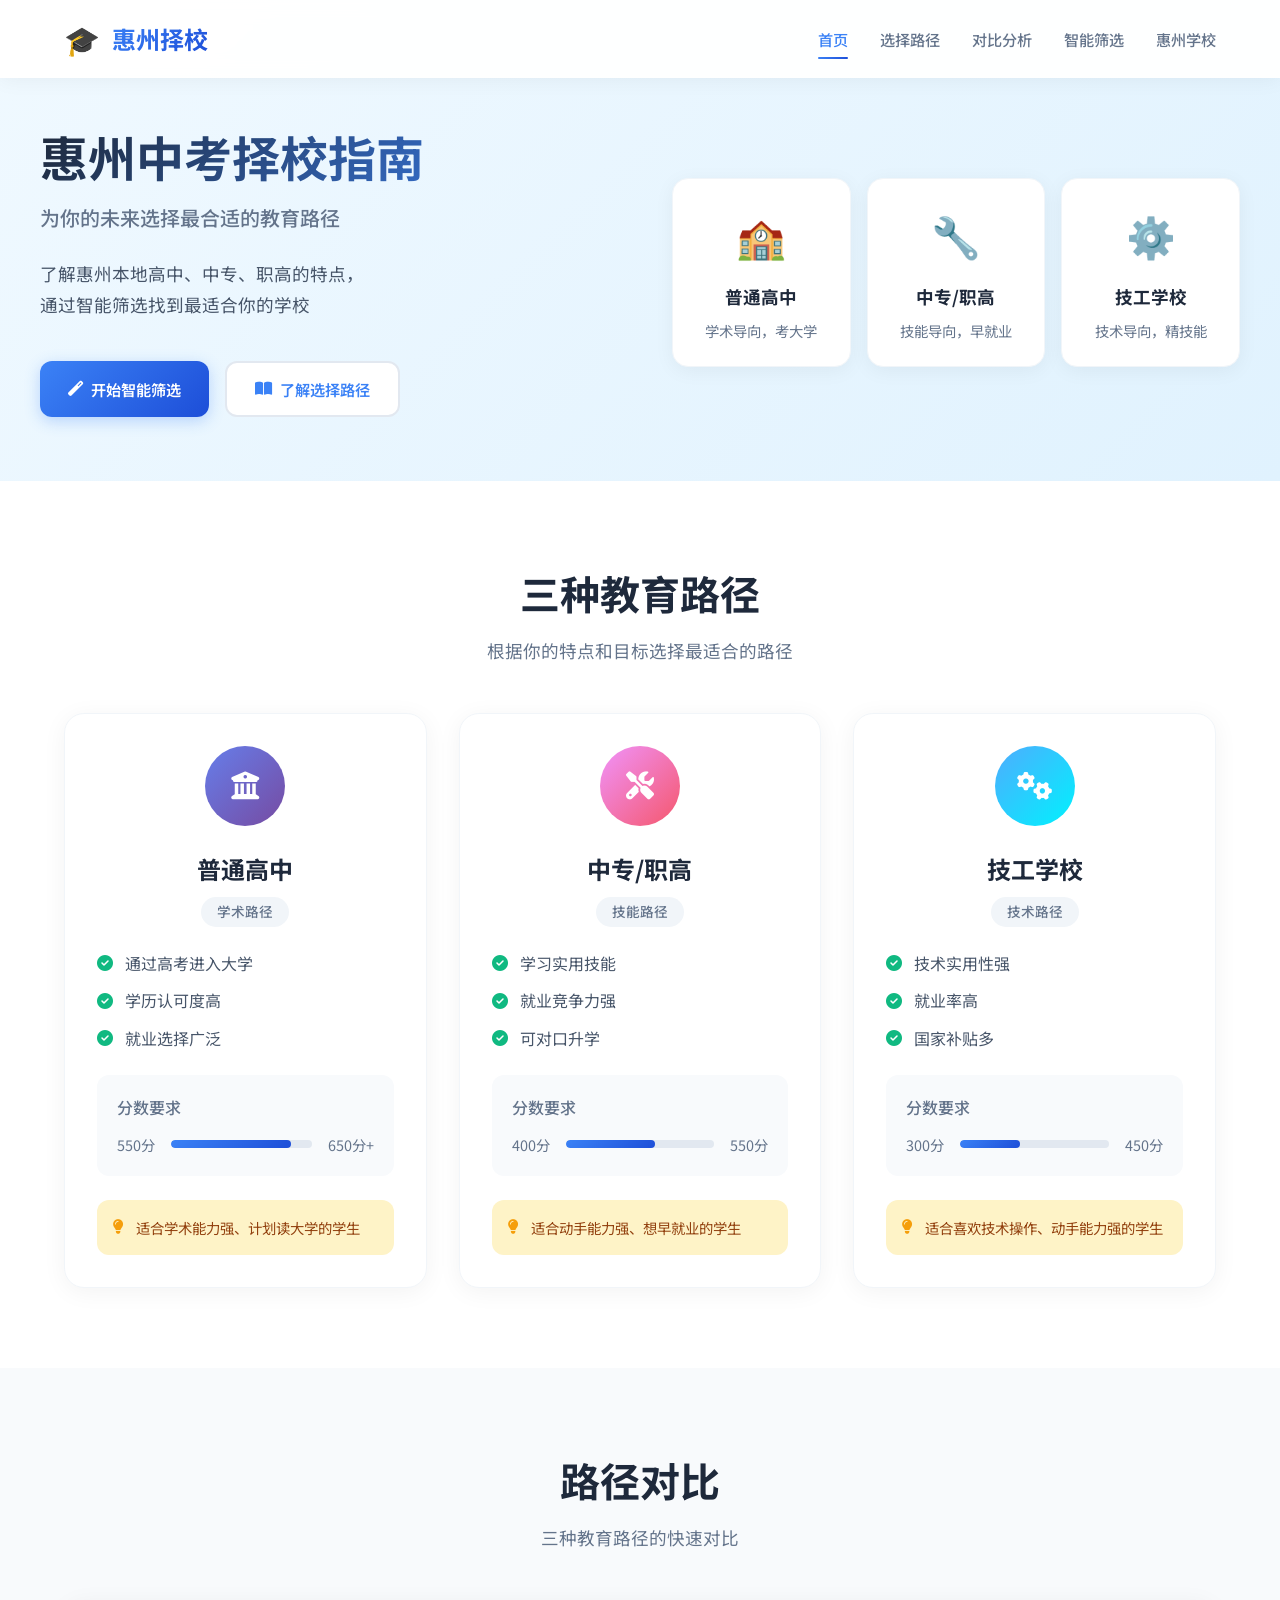
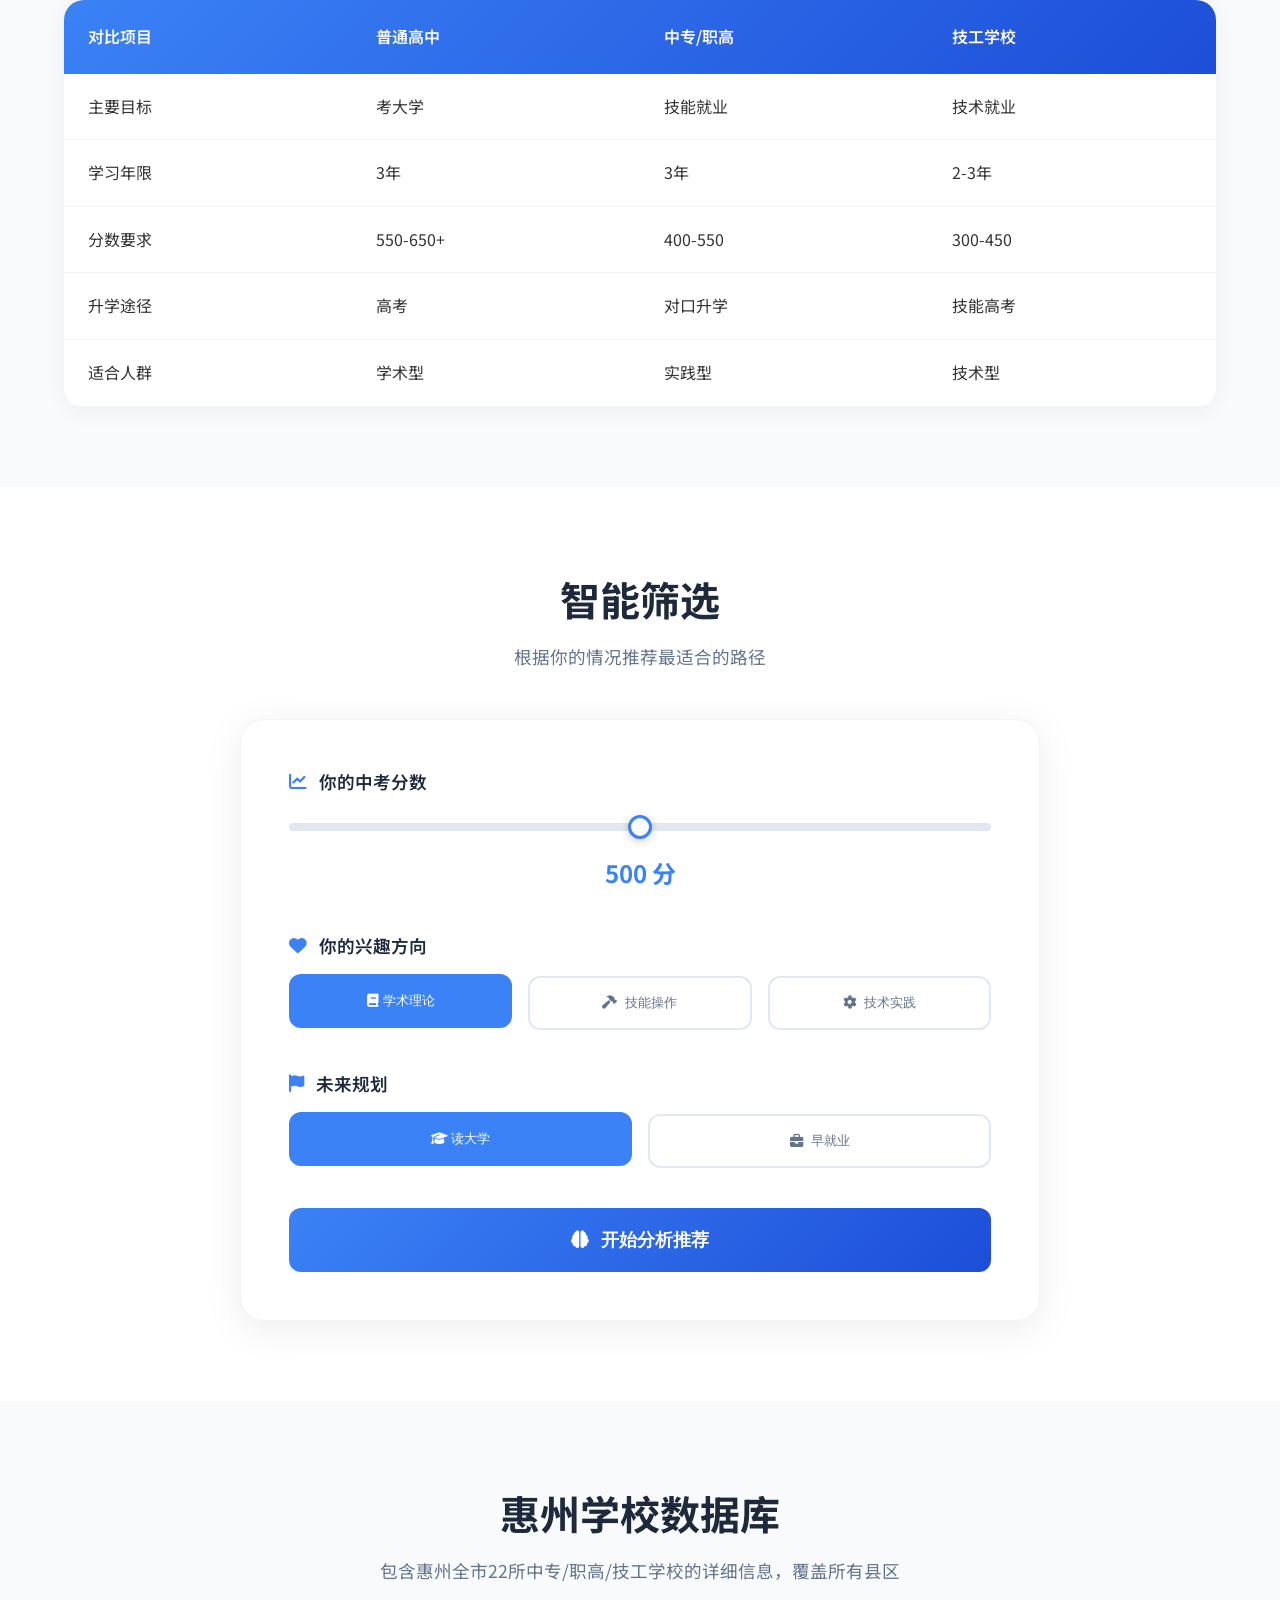
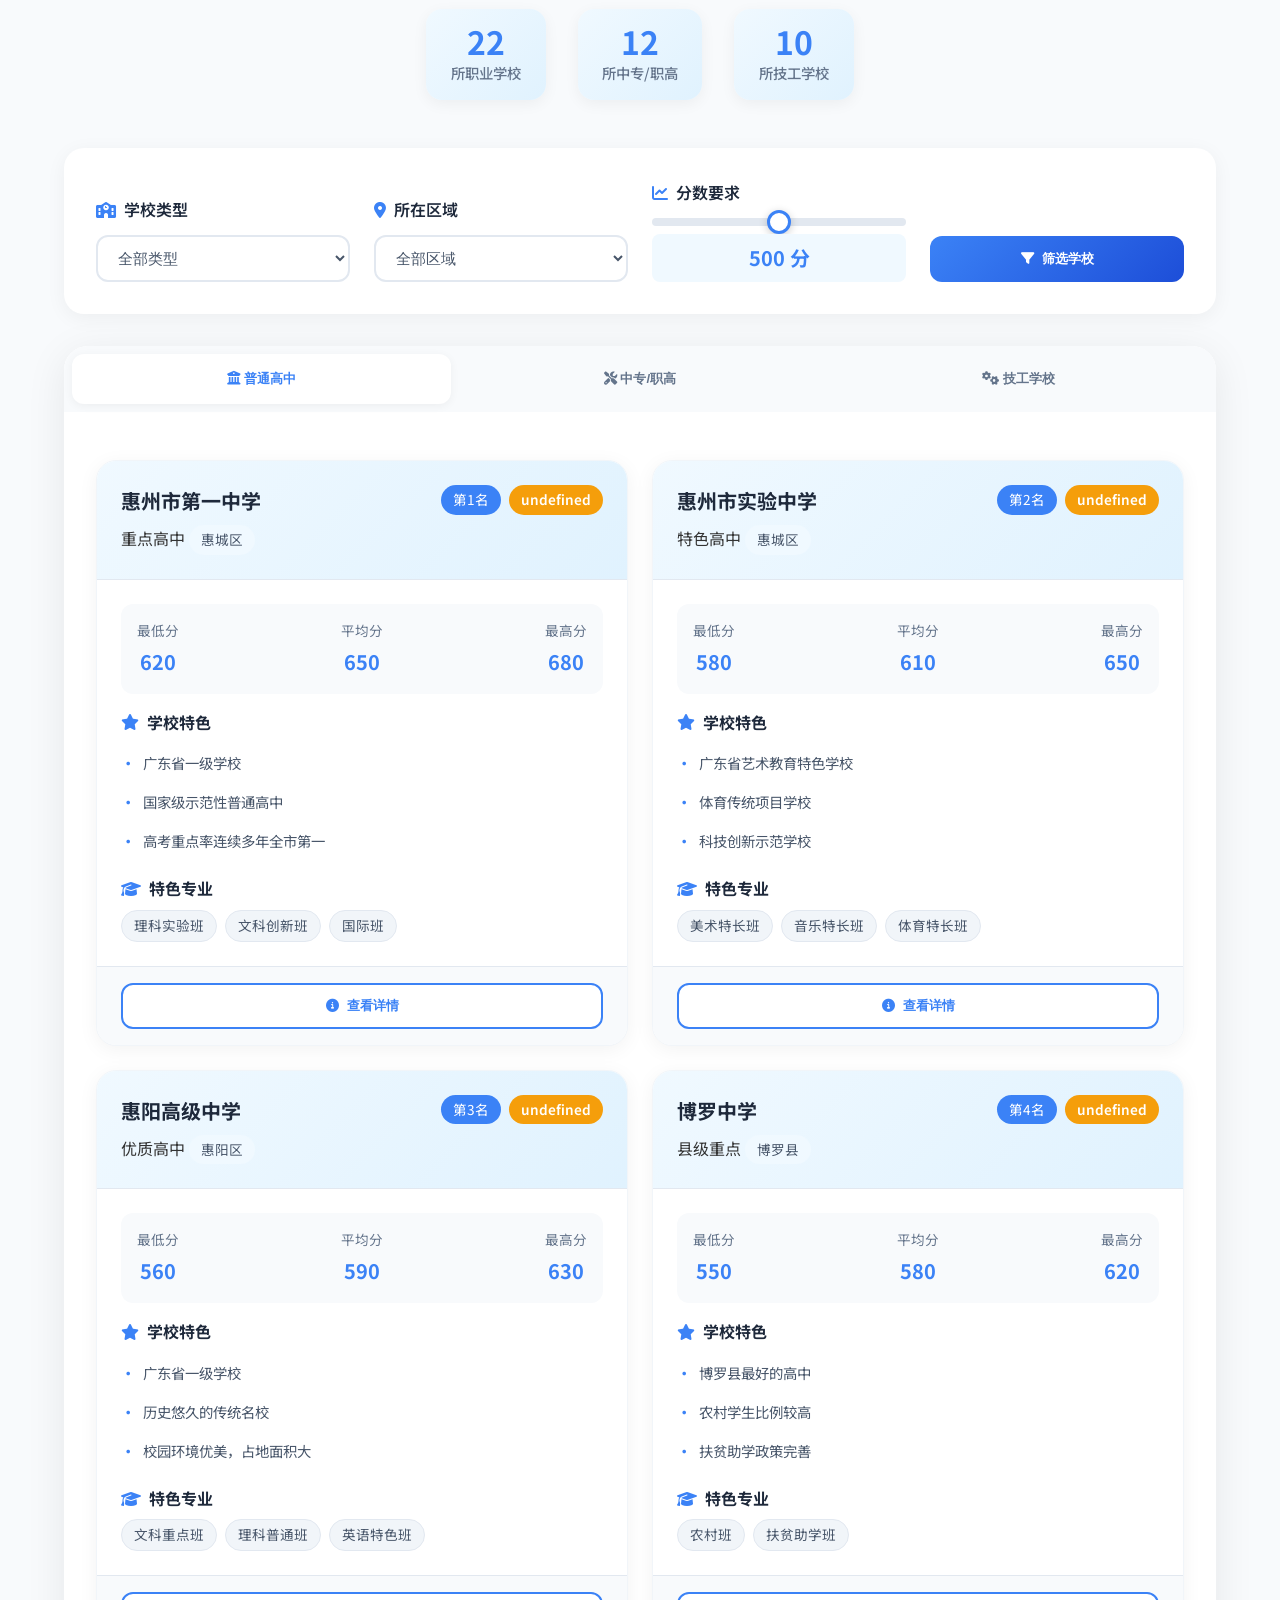
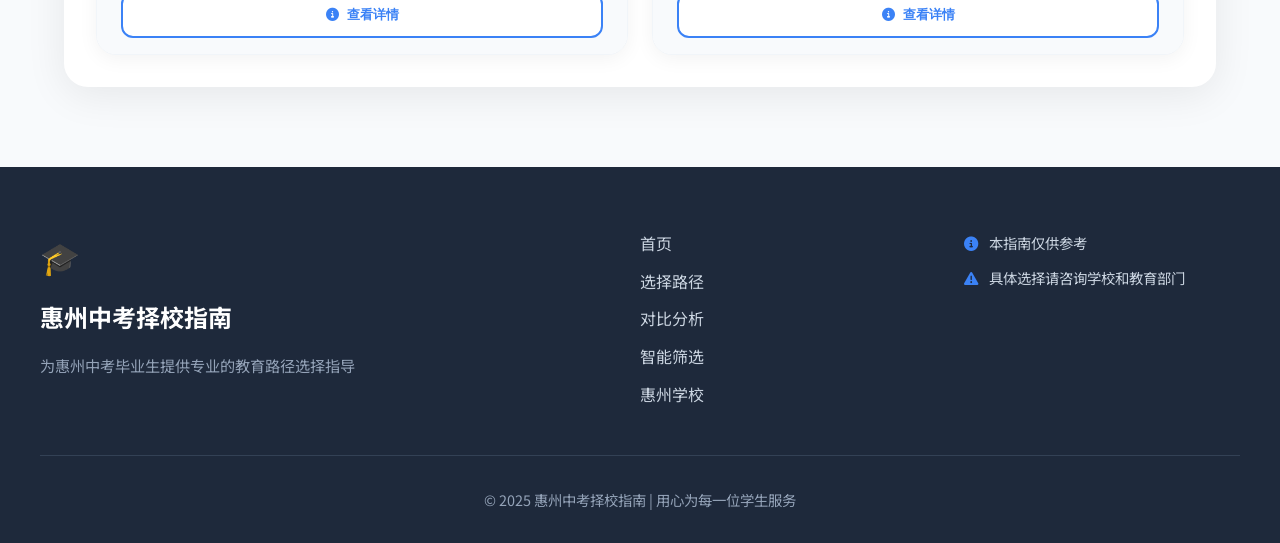
==== commit 5e42f1c7: "修复：添加schools-data.js引用并更新默认数据包含ownership字段" ====
--- a/index.html
+++ b/index.html
@@ -510,6 +510,7 @@
         </div>
     </footer>
 
+    <script src="schools-data.js"></script>
     <script src="script.js"></script>
 </body>
 </html>
--- a/style.css
+++ b/style.css
@@ -1101,12 +1101,29 @@
     margin: 0;
 }
 
+.school-header-tags {
+    display: flex;
+    gap: 0.5rem;
+    align-items: center;
+}
+
 .school-rank {
     background: #3b82f6;
     color: white;
     padding: 0.25rem 0.75rem;
     border-radius: 1rem;
     font-size: 0.85rem;
+    white-space: nowrap;
+}
+
+.school-ownership {
+    color: white;
+    padding: 0.25rem 0.75rem;
+    border-radius: 1rem;
+    font-size: 0.85rem;
+    white-space: nowrap;
+    font-weight: 600;
+}
     font-weight: 600;
 }
 
@@ -1517,6 +1534,55 @@
     }
 }
 
+/* 技工学校详细信息样式 */
+.detailed-description {
+    line-height: 1.8;
+    color: #475569;
+    margin-bottom: 1.5rem;
+    padding: 1rem;
+    background: #f8fafc;
+    border-radius: 0.5rem;
+    border-left: 4px solid #3b82f6;
+}
+
+.facilities-section,
+.certifications-section {
+    margin-top: 1.5rem;
+}
+
+.facilities-section h5,
+.certifications-section h5 {
+    color: #1e293b;
+    margin-bottom: 0.75rem;
+    font-size: 1.1rem;
+    display: flex;
+    align-items: center;
+    gap: 0.5rem;
+}
+
+.facilities-tags,
+.certifications-tags {
+    display: flex;
+    flex-wrap: wrap;
+    gap: 0.5rem;
+}
+
+.facility-tag,
+.certification-tag {
+    background: #e0f2fe;
+    color: #0369a1;
+    padding: 0.4rem 0.8rem;
+    border-radius: 0.5rem;
+    font-size: 0.85rem;
+    border: 1px solid #bae6fd;
+}
+
+.certification-tag {
+    background: #f0f9ff;
+    color: #0c4a6e;
+    border-color: #e0f2fe;
+}
+
 /* 工具类 */
 .hidden {
     display: none !important;
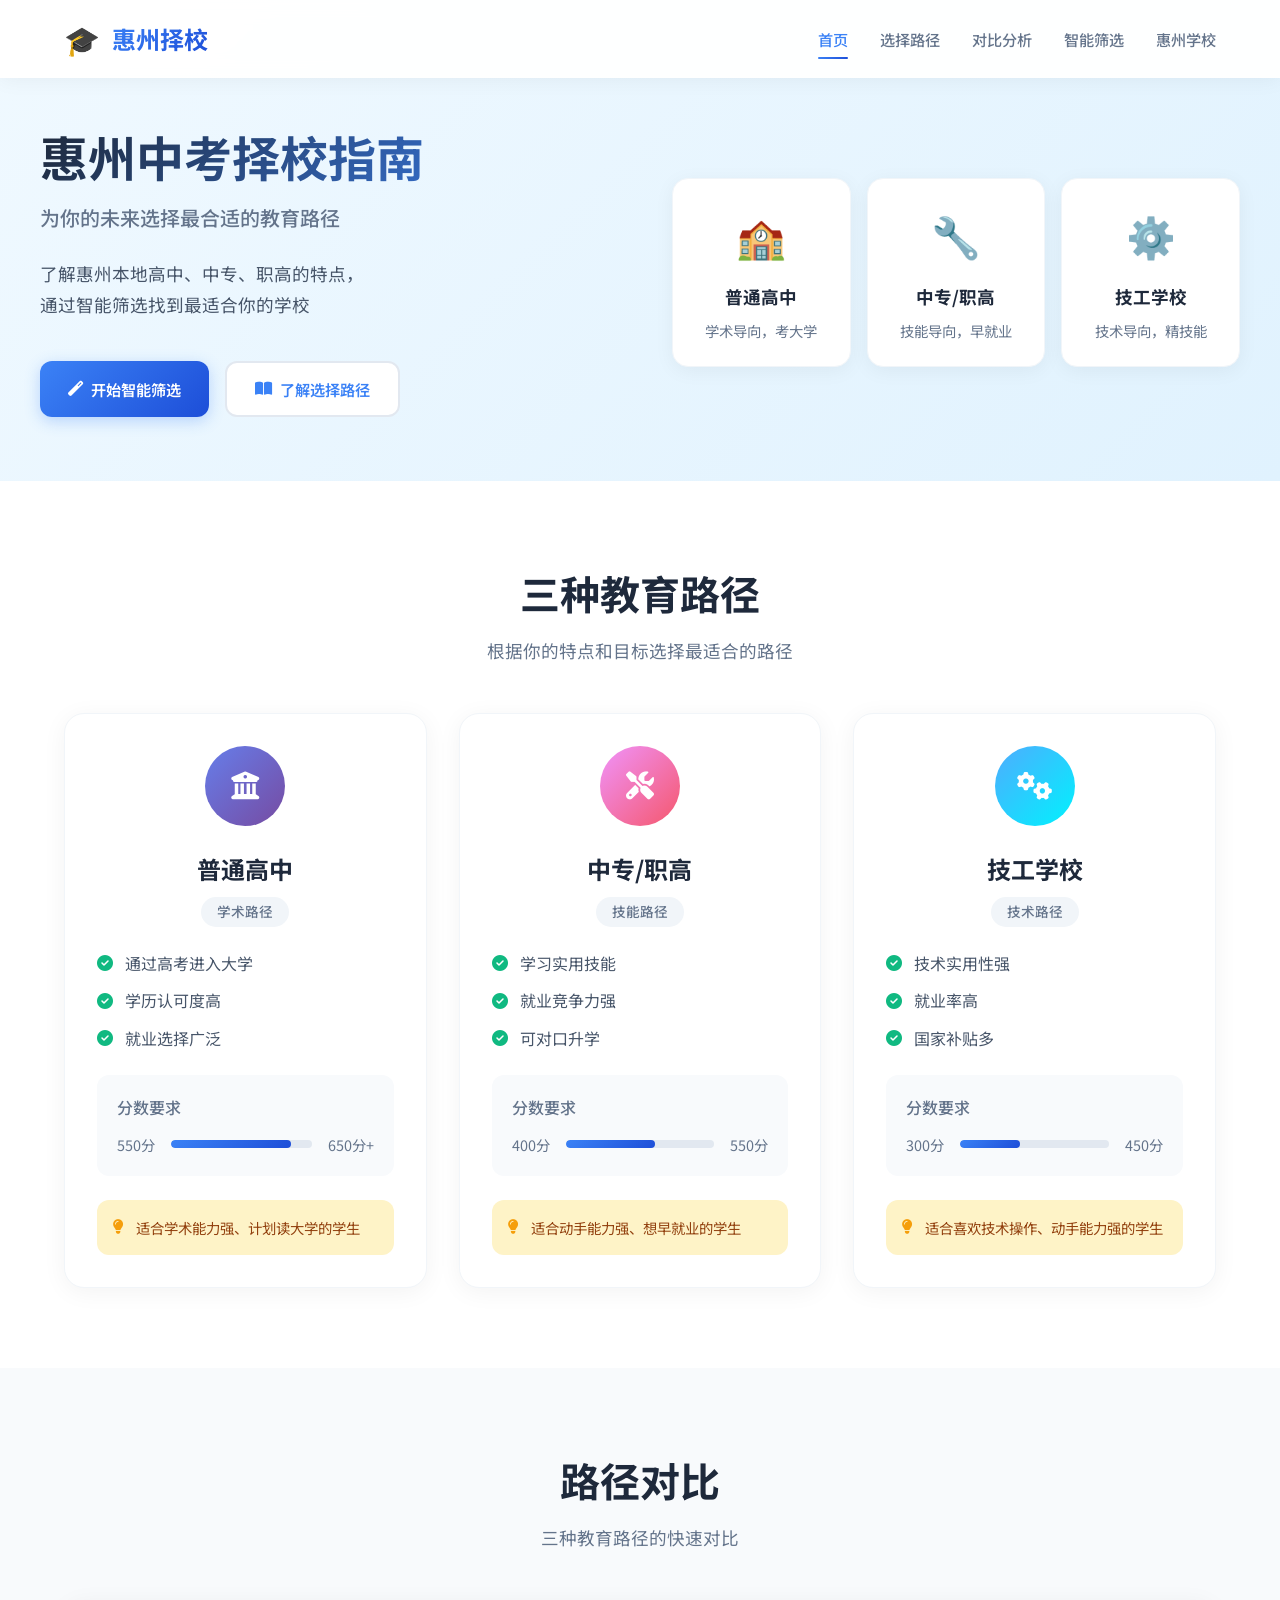
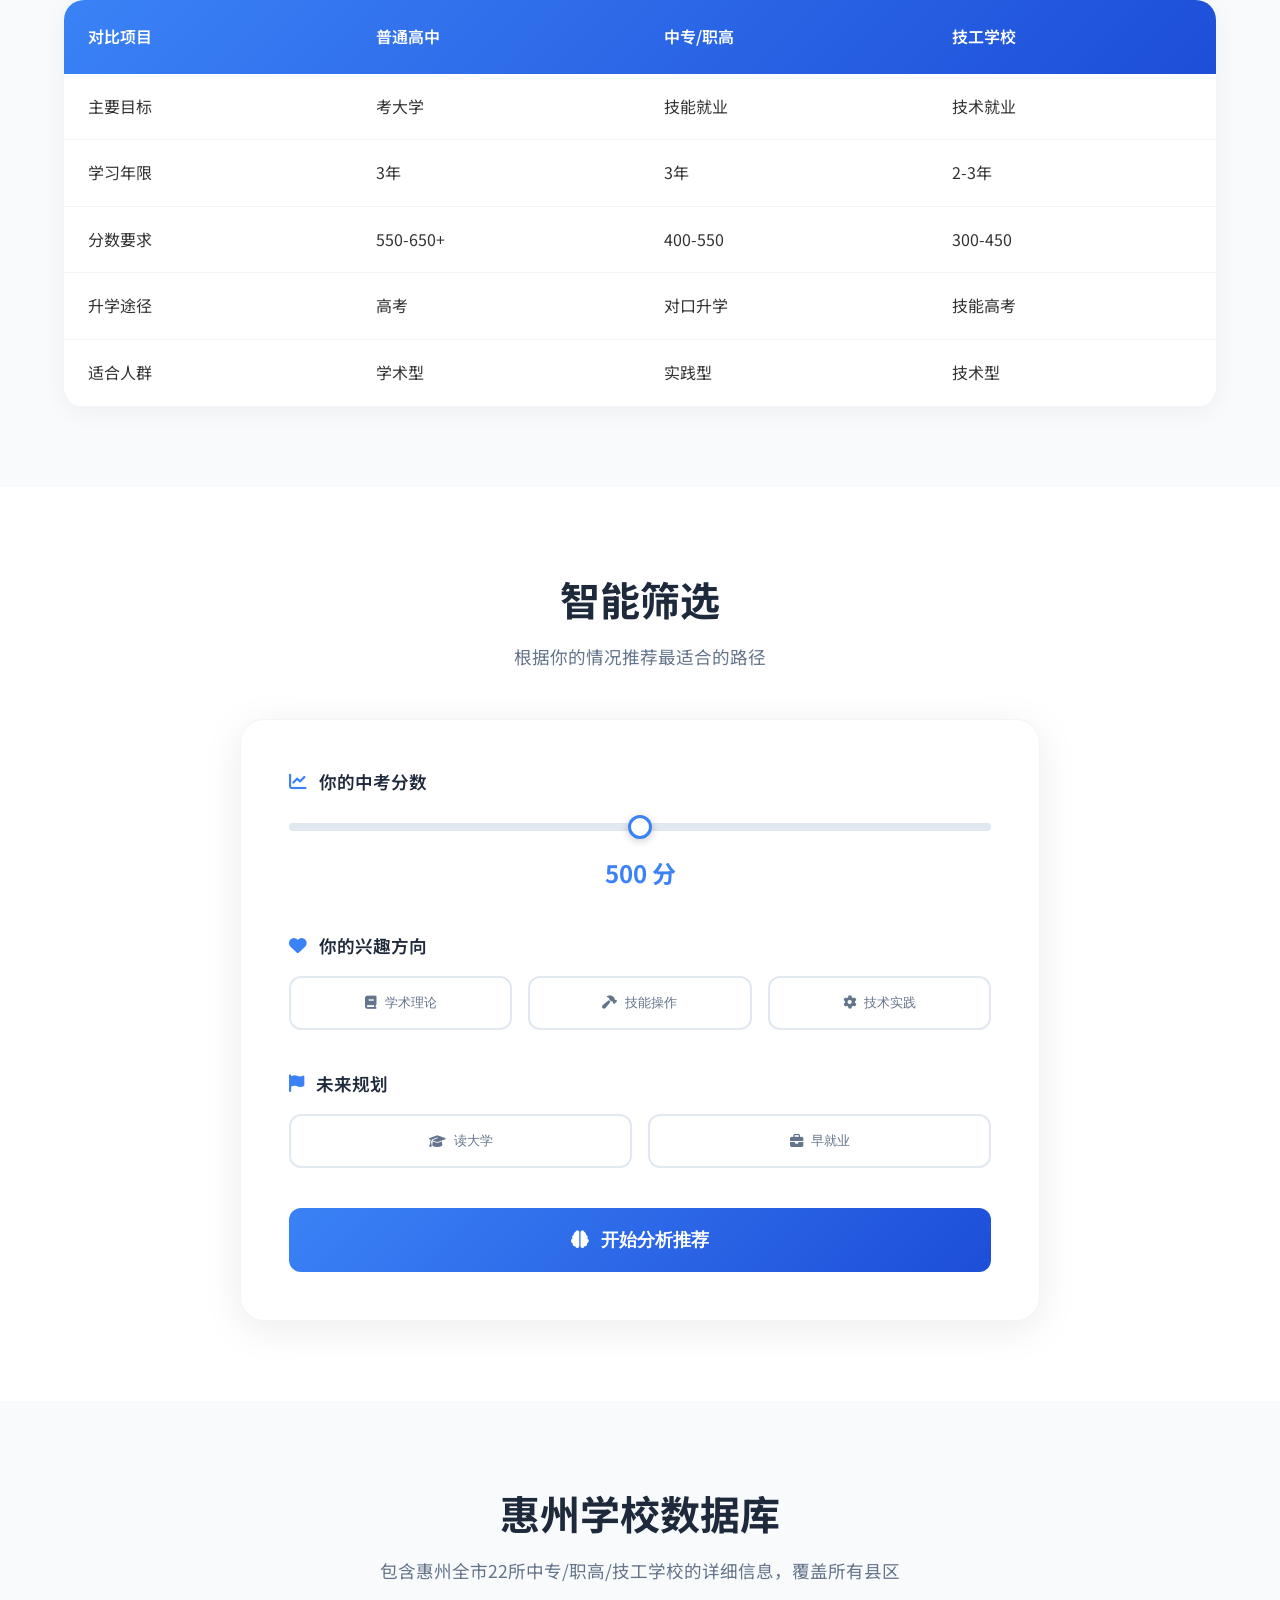
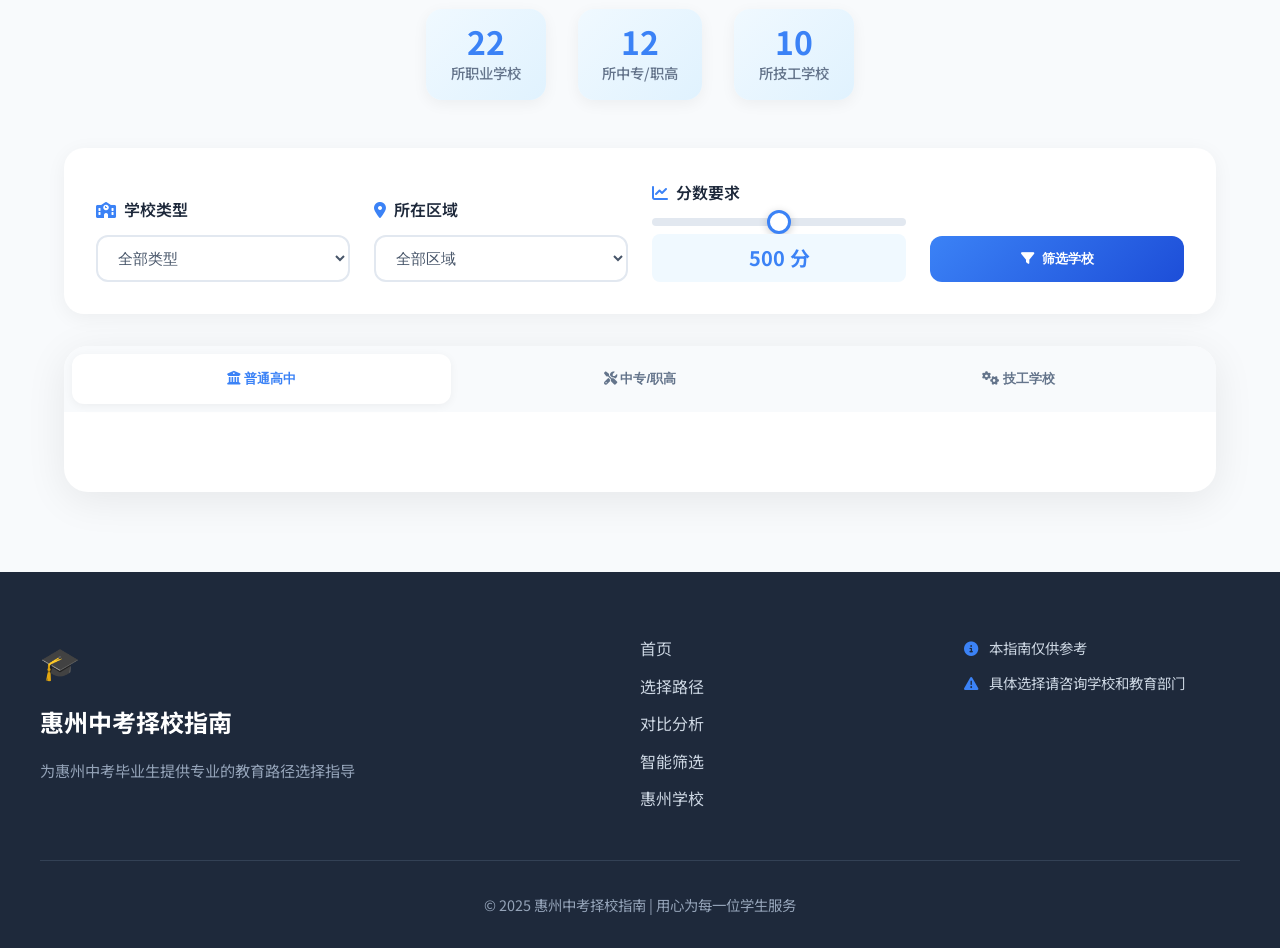
==== commit 12b412e8: "修复模板字符串问题：将内联onclick事件改为事件委托方式" ====
--- a/index.html
+++ b/index.html
@@ -511,6 +511,33 @@
     </footer>
 
     <script src="schools-data.js"></script>
-    <script src="script.js"></script>
+    <script>
+        // 确保 schools-data.js 加载完成后再执行主脚本
+        if (typeof huizhouSchools !== 'undefined') {
+            // 数据已加载，直接加载主脚本
+            const script = document.createElement('script');
+            script.src = 'script.js';
+            document.head.appendChild(script);
+        } else {
+            // 数据未加载，等待后再加载主脚本
+            const checkInterval = setInterval(() => {
+                if (typeof huizhouSchools !== 'undefined') {
+                    clearInterval(checkInterval);
+                    const script = document.createElement('script');
+                    script.src = 'script.js';
+                    document.head.appendChild(script);
+                }
+            }, 100);
+            
+            // 5秒后超时
+            setTimeout(() => {
+                clearInterval(checkInterval);
+                console.error('加载学校数据超时');
+                const script = document.createElement('script');
+                script.src = 'script.js';
+                document.head.appendChild(script);
+            }, 5000);
+        }
+    </script>
 </body>
 </html>
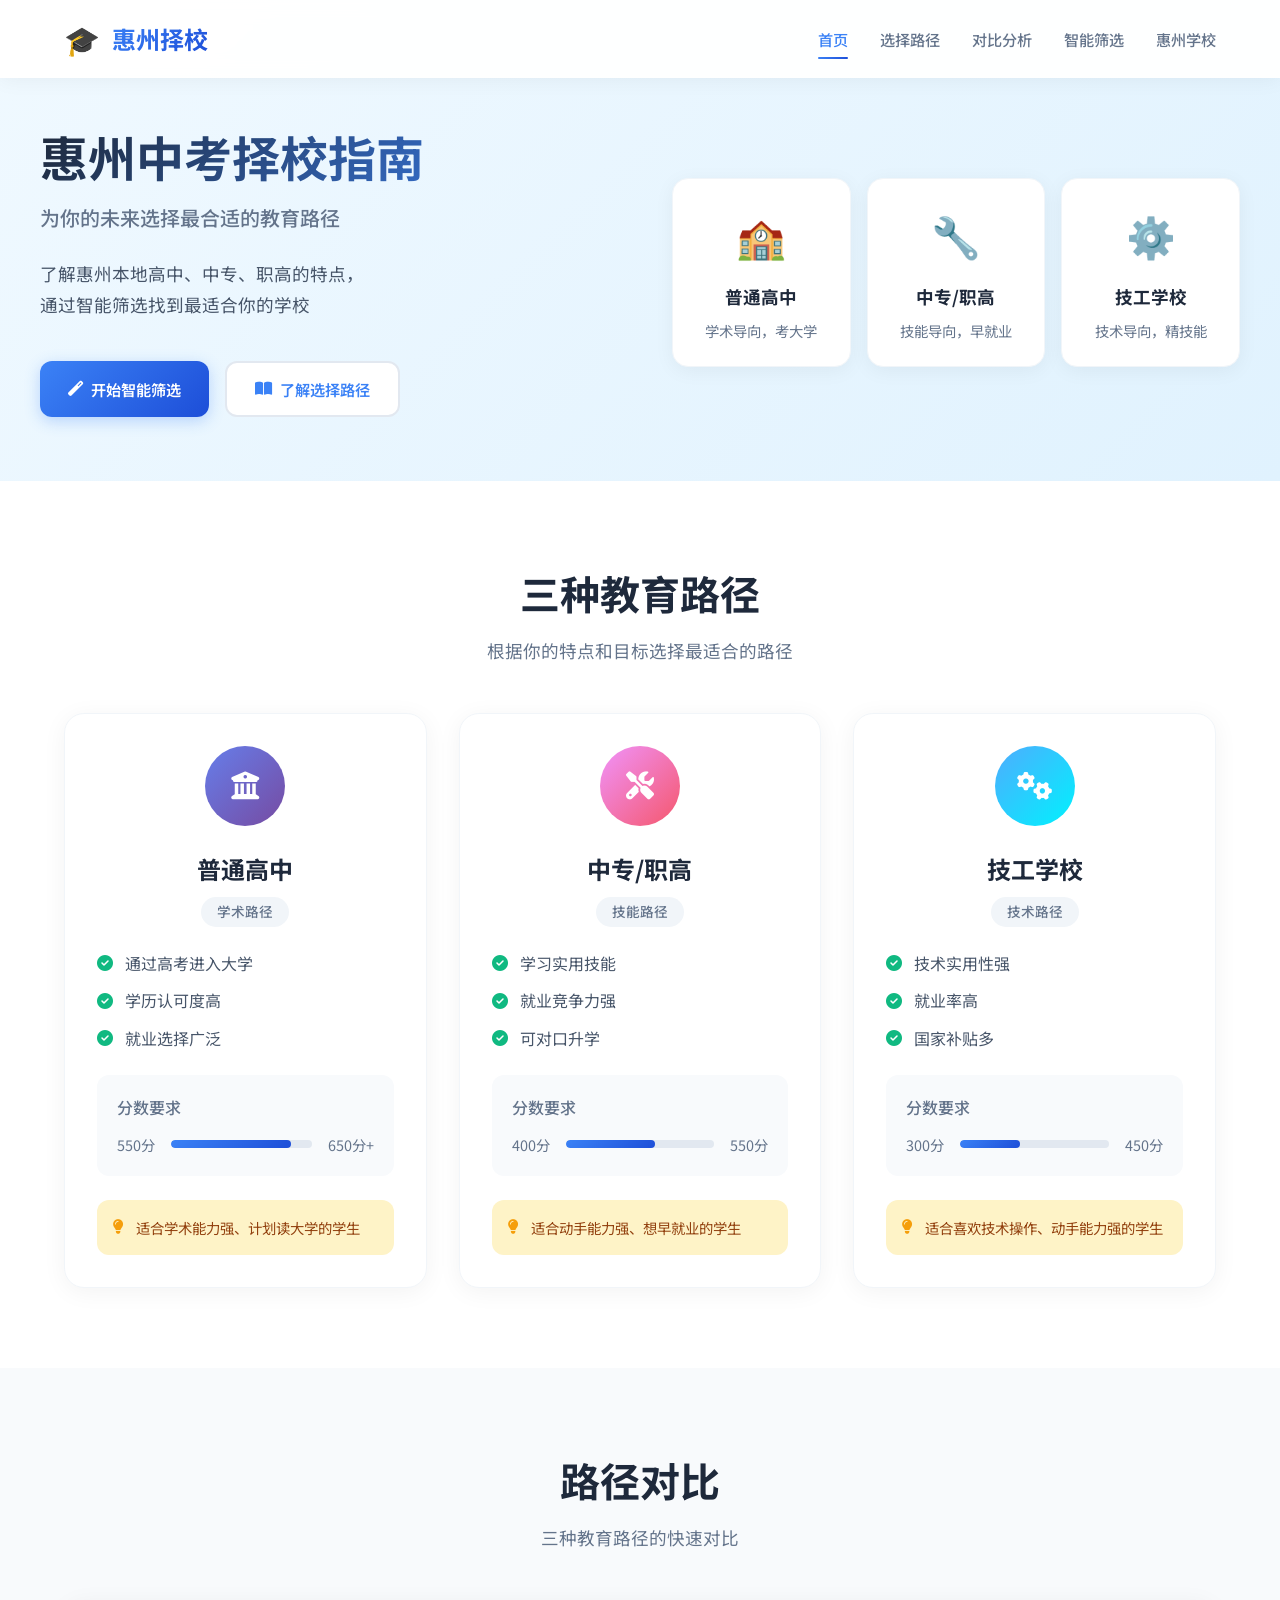
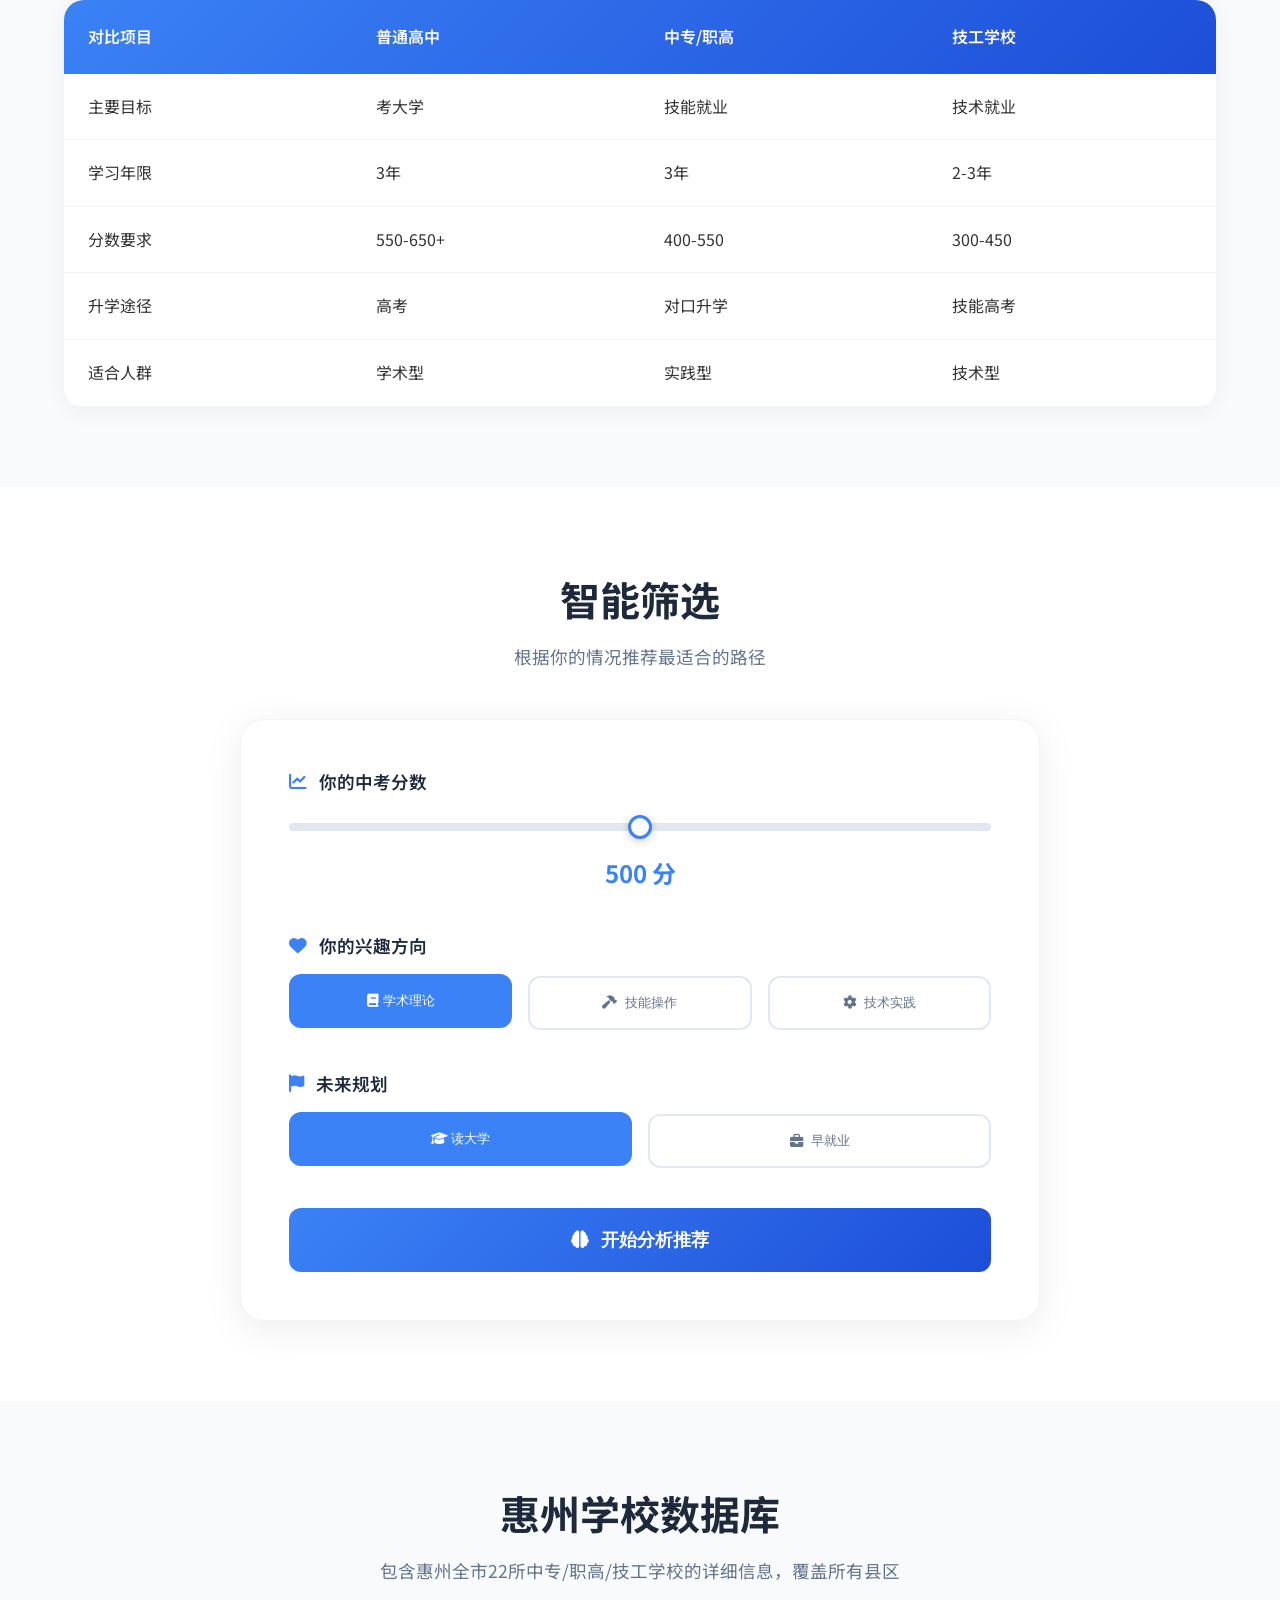
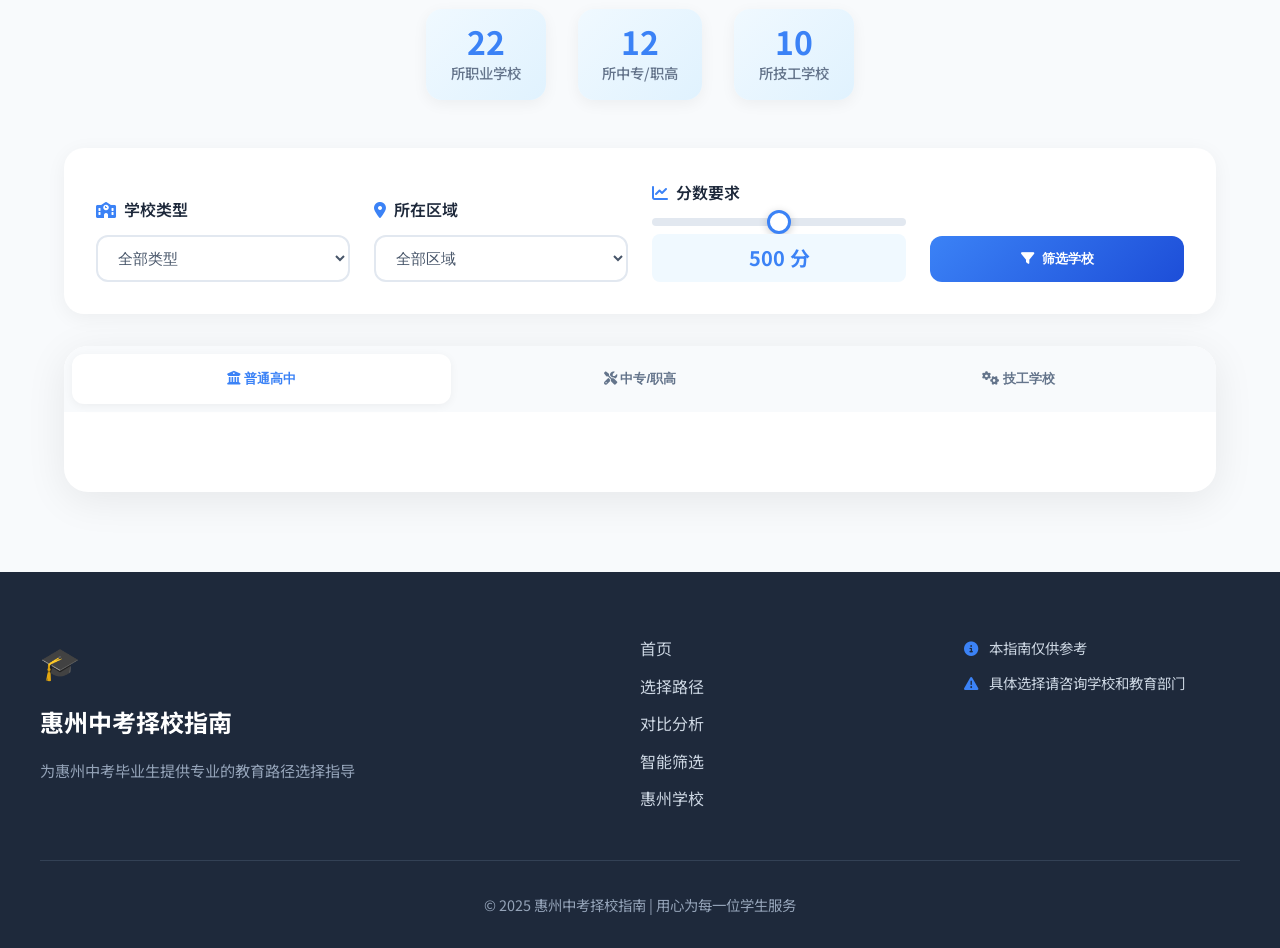
==== commit 450e0191: "修复学校数据显示问题：1. 使用完整的学校数据文件 2. 简化脚本加载顺序 3. 添加调试信息" ====
--- a/index.html
+++ b/index.html
@@ -511,33 +511,6 @@
     </footer>
 
     <script src="schools-data.js"></script>
-    <script>
-        // 确保 schools-data.js 加载完成后再执行主脚本
-        if (typeof huizhouSchools !== 'undefined') {
-            // 数据已加载，直接加载主脚本
-            const script = document.createElement('script');
-            script.src = 'script.js';
-            document.head.appendChild(script);
-        } else {
-            // 数据未加载，等待后再加载主脚本
-            const checkInterval = setInterval(() => {
-                if (typeof huizhouSchools !== 'undefined') {
-                    clearInterval(checkInterval);
-                    const script = document.createElement('script');
-                    script.src = 'script.js';
-                    document.head.appendChild(script);
-                }
-            }, 100);
-            
-            // 5秒后超时
-            setTimeout(() => {
-                clearInterval(checkInterval);
-                console.error('加载学校数据超时');
-                const script = document.createElement('script');
-                script.src = 'script.js';
-                document.head.appendChild(script);
-            }, 5000);
-        }
-    </script>
+    <script src="script.js"></script>
 </body>
 </html>
